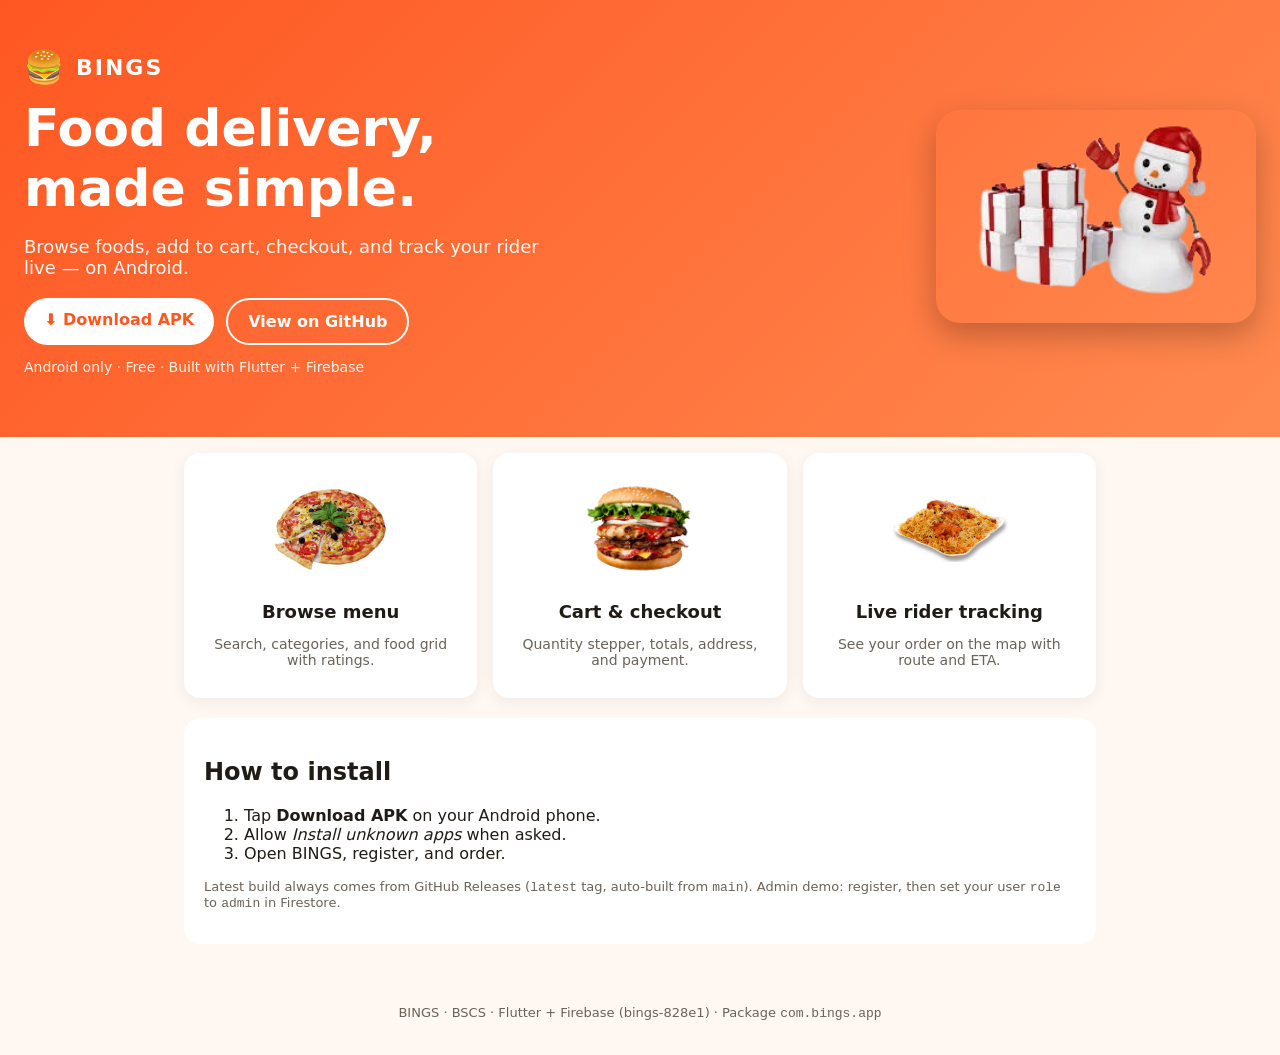
==== landing/index.html @ 24328b14 "Add Bings landing page for Vercel (bings.vercel.app)" ====
<!DOCTYPE html>
<html lang="en">
<head>
<meta charset="UTF-8">
<meta name="viewport" content="width=device-width, initial-scale=1.0">
<meta name="description" content="BINGS - Food Delivery App for Android. Browse foods, cart, checkout, live rider tracking. Download the APK.">
<title>BINGS — Food Delivery App</title>
<link rel="stylesheet" href="style.css">
</head>
<body>
<header class="hero">
  <div class="hero-inner">
    <div class="brand">
      <span class="logo">🍔</span>
      <span class="brand-name">BINGS</span>
    </div>
    <h1>Food delivery, made simple.</h1>
    <p class="sub">Browse foods, add to cart, checkout, and track your rider live — on Android.</p>
    <div class="cta">
      <a class="btn primary" href="https://github.com/merjohnpagente/Delivery-App/releases/download/latest/bings-app.apk">⬇ Download APK</a>
      <a class="btn ghost" href="https://github.com/merjohnpagente/Delivery-App">View on GitHub</a>
    </div>
    <p class="note">Android only · Free · Built with Flutter + Firebase</p>
  </div>
  <div class="hero-art">
    <img src="assets/cover-image.png" alt="BINGS food delivery">
  </div>
</header>

<main class="container">
  <section class="grid">
    <div class="card">
      <img src="assets/pizza.png" alt="Pizza">
      <h2>Browse menu</h2>
      <p>Search, categories, and food grid with ratings.</p>
    </div>
    <div class="card">
      <img src="assets/burger.png" alt="Burger">
      <h2>Cart &amp; checkout</h2>
      <p>Quantity stepper, totals, address, and payment.</p>
    </div>
    <div class="card">
      <img src="assets/biryani.png" alt="Biryani">
      <h2>Live rider tracking</h2>
      <p>See your order on the map with route and ETA.</p>
    </div>
  </section>

  <section class="how">
    <h2>How to install</h2>
    <ol>
      <li>Tap <strong>Download APK</strong> on your Android phone.</li>
      <li>Allow <em>Install unknown apps</em> when asked.</li>
      <li>Open BINGS, register, and order.</li>
    </ol>
    <p class="tiny">Latest build always comes from GitHub Releases (<code>latest</code> tag, auto-built from <code>main</code>). Admin demo: register, then set your user <code>role</code> to <code>admin</code> in Firestore.</p>
  </section>
</main>

<footer>
  <p>BINGS · BSCS · Flutter + Firebase (bings-828e1) · Package <code>com.bings.app</code></p>
</footer>
</body>
</html>
---- landing/style.css ----
:root { --brand: #ff5722; --dark: #1f1b16; --muted: #6b6259; --bg: #fff7f2; --card: #ffffff; }
* { box-sizing: border-box; }
body { margin: 0; font-family: system-ui, -apple-system, "Segoe UI", Roboto, sans-serif; background: var(--bg); color: var(--dark); }
.hero { display: flex; gap: 24px; align-items: center; justify-content: space-between; padding: 48px 24px; background: linear-gradient(135deg, #ff5722, #ff8a50); color: #fff; flex-wrap: wrap; }
.hero-inner { max-width: 520px; }
.brand { display: flex; align-items: center; gap: 10px; font-weight: 800; letter-spacing: 2px; }
.logo { font-size: 32px; }
.brand-name { font-size: 22px; }
.hero h1 { font-size: clamp(32px, 5vw, 52px); margin: 12px 0 8px; }
.sub { opacity: .95; font-size: 18px; }
.cta { display: flex; gap: 12px; margin-top: 20px; flex-wrap: wrap; }
.btn { padding: 12px 20px; border-radius: 999px; text-decoration: none; font-weight: 700; }
.btn.primary { background: #fff; color: var(--brand); }
.btn.ghost { border: 2px solid #fff; color: #fff; }
.note { opacity: .9; font-size: 14px; }
.hero-art img { width: min(320px, 80vw); border-radius: 24px; box-shadow: 0 12px 32px rgba(0,0,0,.25); }
.container { max-width: 960px; margin: 0 auto; padding: 24px; }
.grid { display: grid; grid-template-columns: repeat(auto-fit, minmax(220px, 1fr)); gap: 16px; margin-top: -8px; }
.card { background: var(--card); border-radius: 16px; padding: 16px; box-shadow: 0 4px 16px rgba(0,0,0,.06); text-align: center; }
.card img { width: 120px; height: 120px; object-fit: contain; }
.card h2 { margin: 8px 0 4px; font-size: 18px; }
.card p { color: var(--muted); font-size: 14px; }
.how { background: var(--card); border-radius: 16px; padding: 20px; margin-top: 20px; }
.tiny { color: var(--muted); font-size: 13px; }
footer { text-align: center; color: var(--muted); font-size: 13px; padding: 24px; }
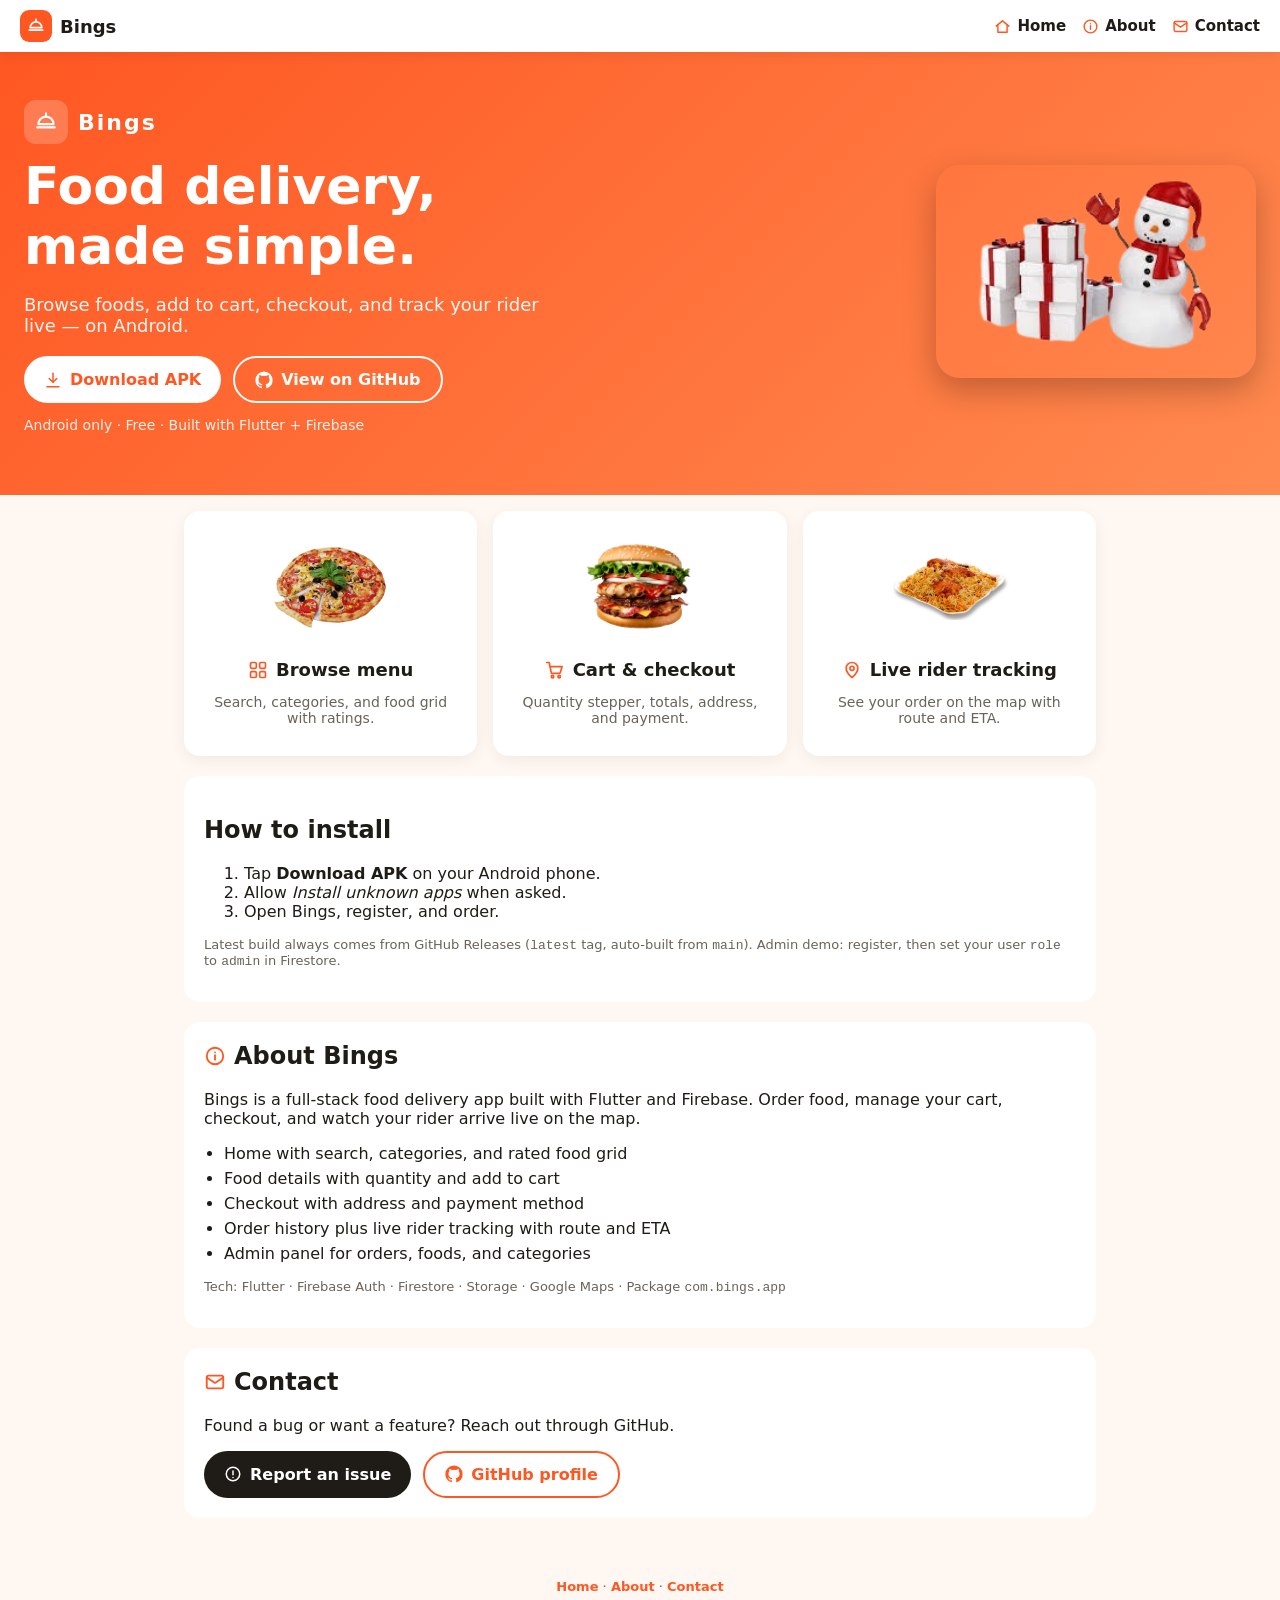
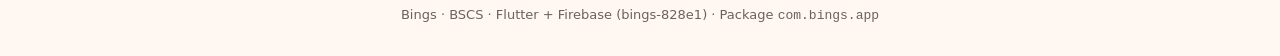
==== commit e38ea40a: "Landing: SVG icons only, Bings name, add Home/About/Contact" ====
--- a/landing/index.html
+++ b/landing/index.html
@@ -3,27 +3,35 @@
 <head>
 <meta charset="UTF-8">
 <meta name="viewport" content="width=device-width, initial-scale=1.0">
-<meta name="description" content="BINGS - Food Delivery App for Android. Browse foods, cart, checkout, live rider tracking. Download the APK.">
-<title>BINGS — Food Delivery App</title>
+<meta name="description" content="Bings - Food Delivery App for Android. Browse foods, cart, checkout, live rider tracking. Download the APK.">
+<title>Bings — Food Delivery App</title>
 <link rel="stylesheet" href="style.css">
 </head>
 <body>
-<header class="hero">
+<nav class="topnav">
+  <a class="nav-brand" href="#home"><span class="logo sm" aria-hidden="true"><svg viewBox="0 0 24 24" fill="none" stroke="currentColor" stroke-width="2" stroke-linecap="round" stroke-linejoin="round"><path d="M4 17h16"/><path d="M12 7a7 7 0 0 1 7 7H5a7 7 0 0 1 7-7Z"/><path d="M12 7V5"/><circle cx="12" cy="4" r="1" fill="currentColor" stroke="none"/></svg></span>Bings</a>
+  <div class="nav-links">
+    <a href="#home"><svg viewBox="0 0 24 24" fill="none" stroke="currentColor" stroke-width="2" stroke-linecap="round" stroke-linejoin="round" aria-hidden="true"><path d="M3 11.5 12 4l9 7.5"/><path d="M5.5 10.5V20h13v-9.5"/></svg>Home</a>
+    <a href="#about"><svg viewBox="0 0 24 24" fill="none" stroke="currentColor" stroke-width="2" stroke-linecap="round" stroke-linejoin="round" aria-hidden="true"><circle cx="12" cy="12" r="9"/><path d="M12 11v5"/><circle cx="12" cy="8" r="1" fill="currentColor" stroke="none"/></svg>About</a>
+    <a href="#contact"><svg viewBox="0 0 24 24" fill="none" stroke="currentColor" stroke-width="2" stroke-linecap="round" stroke-linejoin="round" aria-hidden="true"><rect x="3" y="5" width="18" height="14" rx="2"/><path d="m3 7 9 6 9-6"/></svg>Contact</a>
+  </div>
+</nav>
+<header class="hero" id="home">
   <div class="hero-inner">
     <div class="brand">
-      <span class="logo">🍔</span>
-      <span class="brand-name">BINGS</span>
+      <span class="logo" aria-hidden="true"><svg viewBox="0 0 24 24" fill="none" stroke="currentColor" stroke-width="2" stroke-linecap="round" stroke-linejoin="round"><path d="M4 17h16"/><path d="M12 7a7 7 0 0 1 7 7H5a7 7 0 0 1 7-7Z"/><path d="M12 7V5"/><circle cx="12" cy="4" r="1" fill="currentColor" stroke="none"/></svg></span>
+      <span class="brand-name">Bings</span>
     </div>
     <h1>Food delivery, made simple.</h1>
     <p class="sub">Browse foods, add to cart, checkout, and track your rider live — on Android.</p>
     <div class="cta">
-      <a class="btn primary" href="https://github.com/merjohnpagente/Delivery-App/releases/download/latest/bings-app.apk">⬇ Download APK</a>
-      <a class="btn ghost" href="https://github.com/merjohnpagente/Delivery-App">View on GitHub</a>
+      <a class="btn primary" href="https://github.com/merjohnpagente/Delivery-App/releases/download/latest/bings-app.apk"><svg class="icon" viewBox="0 0 24 24" fill="none" stroke="currentColor" stroke-width="2" stroke-linecap="round" stroke-linejoin="round" aria-hidden="true"><path d="M12 3v12"/><path d="m7 10 5 5 5-5"/><path d="M4 21h16"/></svg>Download APK</a>
+      <a class="btn ghost" href="https://github.com/merjohnpagente/Delivery-App"><svg class="icon" viewBox="0 0 24 24" fill="currentColor" aria-hidden="true"><path d="M12 .5A11.5 11.5 0 0 0 .5 12a11.5 11.5 0 0 0 7.86 10.93c.58.1.79-.25.79-.55v-2c-3.2.7-3.87-1.36-3.87-1.36-.52-1.33-1.28-1.68-1.28-1.68-1.04-.71.08-.7.08-.7 1.15.08 1.76 1.19 1.76 1.19 1.03 1.75 2.69 1.25 3.35.95.1-.74.4-1.25.72-1.53-2.55-.29-5.23-1.28-5.23-5.68 0-1.26.45-2.28 1.19-3.09-.12-.29-.52-1.46.11-3.05 0 0 .97-.31 3.18 1.18a11 11 0 0 1 5.8 0c2.2-1.49 3.17-1.18 3.17-1.18.63 1.59.23 2.76.11 3.05.74.81 1.19 1.83 1.19 3.09 0 4.41-2.69 5.38-5.25 5.67.41.35.77 1.05.77 2.12v3.14c0 .3.2.66.8.55A11.5 11.5 0 0 0 23.5 12 11.5 11.5 0 0 0 12 .5Z"/></svg>View on GitHub</a>
     </div>
     <p class="note">Android only · Free · Built with Flutter + Firebase</p>
   </div>
   <div class="hero-art">
-    <img src="assets/cover-image.png" alt="BINGS food delivery">
+    <img src="assets/cover-image.png" alt="Bings food delivery">
   </div>
 </header>
 
@@ -31,17 +39,17 @@
   <section class="grid">
     <div class="card">
       <img src="assets/pizza.png" alt="Pizza">
-      <h2>Browse menu</h2>
+      <h2 class="feat"><svg viewBox="0 0 24 24" fill="none" stroke="currentColor" stroke-width="2" stroke-linecap="round" stroke-linejoin="round" aria-hidden="true"><rect x="3" y="3" width="7" height="7" rx="1.5"/><rect x="14" y="3" width="7" height="7" rx="1.5"/><rect x="3" y="14" width="7" height="7" rx="1.5"/><rect x="14" y="14" width="7" height="7" rx="1.5"/></svg>Browse menu</h2>
       <p>Search, categories, and food grid with ratings.</p>
     </div>
     <div class="card">
       <img src="assets/burger.png" alt="Burger">
-      <h2>Cart &amp; checkout</h2>
+      <h2 class="feat"><svg viewBox="0 0 24 24" fill="none" stroke="currentColor" stroke-width="2" stroke-linecap="round" stroke-linejoin="round" aria-hidden="true"><circle cx="9" cy="20" r="1.5"/><circle cx="17" cy="20" r="1.5"/><path d="M2 3h3l2.6 12.5a1 1 0 0 0 1 .5h8.7a1 1 0 0 0 1-.8L20.5 8H6"/></svg>Cart &amp; checkout</h2>
       <p>Quantity stepper, totals, address, and payment.</p>
     </div>
     <div class="card">
       <img src="assets/biryani.png" alt="Biryani">
-      <h2>Live rider tracking</h2>
+      <h2 class="feat"><svg viewBox="0 0 24 24" fill="none" stroke="currentColor" stroke-width="2" stroke-linecap="round" stroke-linejoin="round" aria-hidden="true"><path d="M12 21s-7-5.5-7-11a7 7 0 0 1 14 0c0 5.5-7 11-7 11Z"/><circle cx="12" cy="10" r="2.5"/></svg>Live rider tracking</h2>
       <p>See your order on the map with route and ETA.</p>
     </div>
   </section>
@@ -51,14 +59,37 @@
     <ol>
       <li>Tap <strong>Download APK</strong> on your Android phone.</li>
       <li>Allow <em>Install unknown apps</em> when asked.</li>
-      <li>Open BINGS, register, and order.</li>
+      <li>Open Bings, register, and order.</li>
     </ol>
     <p class="tiny">Latest build always comes from GitHub Releases (<code>latest</code> tag, auto-built from <code>main</code>). Admin demo: register, then set your user <code>role</code> to <code>admin</code> in Firestore.</p>
+  </section>
+
+  <section class="panel" id="about">
+    <h2><svg viewBox="0 0 24 24" fill="none" stroke="currentColor" stroke-width="2" stroke-linecap="round" stroke-linejoin="round" aria-hidden="true"><circle cx="12" cy="12" r="9"/><path d="M12 11v5"/><circle cx="12" cy="8" r="1" fill="currentColor" stroke="none"/></svg>About Bings</h2>
+    <p>Bings is a full-stack food delivery app built with Flutter and Firebase. Order food, manage your cart, checkout, and watch your rider arrive live on the map.</p>
+    <ul class="ticks">
+      <li>Home with search, categories, and rated food grid</li>
+      <li>Food details with quantity and add to cart</li>
+      <li>Checkout with address and payment method</li>
+      <li>Order history plus live rider tracking with route and ETA</li>
+      <li>Admin panel for orders, foods, and categories</li>
+    </ul>
+    <p class="tiny">Tech: Flutter · Firebase Auth · Firestore · Storage · Google Maps · Package <code>com.bings.app</code></p>
+  </section>
+
+  <section class="panel" id="contact">
+    <h2><svg viewBox="0 0 24 24" fill="none" stroke="currentColor" stroke-width="2" stroke-linecap="round" stroke-linejoin="round" aria-hidden="true"><rect x="3" y="5" width="18" height="14" rx="2"/><path d="m3 7 9 6 9-6"/></svg>Contact</h2>
+    <p>Found a bug or want a feature? Reach out through GitHub.</p>
+    <div class="cta-row">
+      <a class="btn dark" href="https://github.com/merjohnpagente/Delivery-App/issues"><svg class="icon" viewBox="0 0 24 24" fill="none" stroke="currentColor" stroke-width="2" stroke-linecap="round" stroke-linejoin="round" aria-hidden="true"><circle cx="12" cy="12" r="9"/><path d="M12 8v5"/><path d="M12 16.5v.01"/></svg>Report an issue</a>
+      <a class="btn light" href="https://github.com/merjohnpagente"><svg class="icon" viewBox="0 0 24 24" fill="currentColor" aria-hidden="true"><path d="M12 .5A11.5 11.5 0 0 0 .5 12a11.5 11.5 0 0 0 7.86 10.93c.58.1.79-.25.79-.55v-2c-3.2.7-3.87-1.36-3.87-1.36-.52-1.33-1.28-1.68-1.28-1.68-1.04-.71.08-.7.08-.7 1.15.08 1.76 1.19 1.76 1.19 1.03 1.75 2.69 1.25 3.35.95.1-.74.4-1.25.72-1.53-2.55-.29-5.23-1.28-5.23-5.68 0-1.26.45-2.28 1.19-3.09-.12-.29-.52-1.46.11-3.05 0 0 .97-.31 3.18 1.18a11 11 0 0 1 5.8 0c2.2-1.49 3.17-1.18 3.17-1.18.63 1.59.23 2.76.11 3.05.74.81 1.19 1.83 1.19 3.09 0 4.41-2.69 5.38-5.25 5.67.41.35.77 1.05.77 2.12v3.14c0 .3.2.66.8.55A11.5 11.5 0 0 0 23.5 12 11.5 11.5 0 0 0 12 .5Z"/></svg>GitHub profile</a>
+    </div>
   </section>
 </main>
 
 <footer>
-  <p>BINGS · BSCS · Flutter + Firebase (bings-828e1) · Package <code>com.bings.app</code></p>
+  <p class="flinks"><a href="#home">Home</a> · <a href="#about">About</a> · <a href="#contact">Contact</a></p>
+  <p>Bings · BSCS · Flutter + Firebase (bings-828e1) · Package <code>com.bings.app</code></p>
 </footer>
 </body>
 </html>
--- a/landing/style.css
+++ b/landing/style.css
@@ -4,7 +4,12 @@
 .hero { display: flex; gap: 24px; align-items: center; justify-content: space-between; padding: 48px 24px; background: linear-gradient(135deg, #ff5722, #ff8a50); color: #fff; flex-wrap: wrap; }
 .hero-inner { max-width: 520px; }
 .brand { display: flex; align-items: center; gap: 10px; font-weight: 800; letter-spacing: 2px; }
-.logo { font-size: 32px; }
+.logo { display: inline-flex; align-items: center; justify-content: center; width: 44px; height: 44px; border-radius: 12px; background: rgba(255,255,255,.2); }
+.logo svg { width: 26px; height: 26px; }
+.icon { width: 18px; height: 18px; }
+.btn { display: inline-flex; align-items: center; gap: 8px; }
+.feat { display: flex; align-items: center; justify-content: center; gap: 8px; }
+.feat svg { width: 20px; height: 20px; color: var(--brand); }
 .brand-name { font-size: 22px; }
 .hero h1 { font-size: clamp(32px, 5vw, 52px); margin: 12px 0 8px; }
 .sub { opacity: .95; font-size: 18px; }
@@ -23,3 +28,20 @@
 .how { background: var(--card); border-radius: 16px; padding: 20px; margin-top: 20px; }
 .tiny { color: var(--muted); font-size: 13px; }
 footer { text-align: center; color: var(--muted); font-size: 13px; padding: 24px; }
+html { scroll-behavior: smooth; }
+.topnav { position: sticky; top: 0; z-index: 10; display: flex; align-items: center; justify-content: space-between; padding: 10px 20px; background: #fff; box-shadow: 0 2px 12px rgba(0,0,0,.08); }
+.nav-brand { display: flex; align-items: center; gap: 8px; font-weight: 800; font-size: 18px; color: var(--dark); text-decoration: none; }
+.logo.sm { width: 32px; height: 32px; border-radius: 9px; background: var(--brand); color: #fff; }
+.logo.sm svg { width: 20px; height: 20px; }
+.nav-links { display: flex; gap: 16px; }
+.nav-links a { display: flex; align-items: center; gap: 6px; color: var(--dark); text-decoration: none; font-weight: 600; font-size: 15px; }
+.nav-links a svg { width: 17px; height: 17px; color: var(--brand); }
+.panel { background: var(--card); border-radius: 16px; padding: 20px; margin-top: 20px; scroll-margin-top: 70px; }
+.panel h2 { display: flex; align-items: center; gap: 8px; margin-top: 0; }
+.panel h2 svg { width: 22px; height: 22px; color: var(--brand); }
+.ticks { padding-left: 20px; }
+.ticks li { margin: 6px 0; }
+.cta-row { display: flex; gap: 12px; flex-wrap: wrap; margin-top: 12px; }
+.btn.dark { background: var(--dark); color: #fff; }
+.btn.light { border: 2px solid var(--brand); color: var(--brand); }
+.flinks a { color: var(--brand); text-decoration: none; font-weight: 600; }
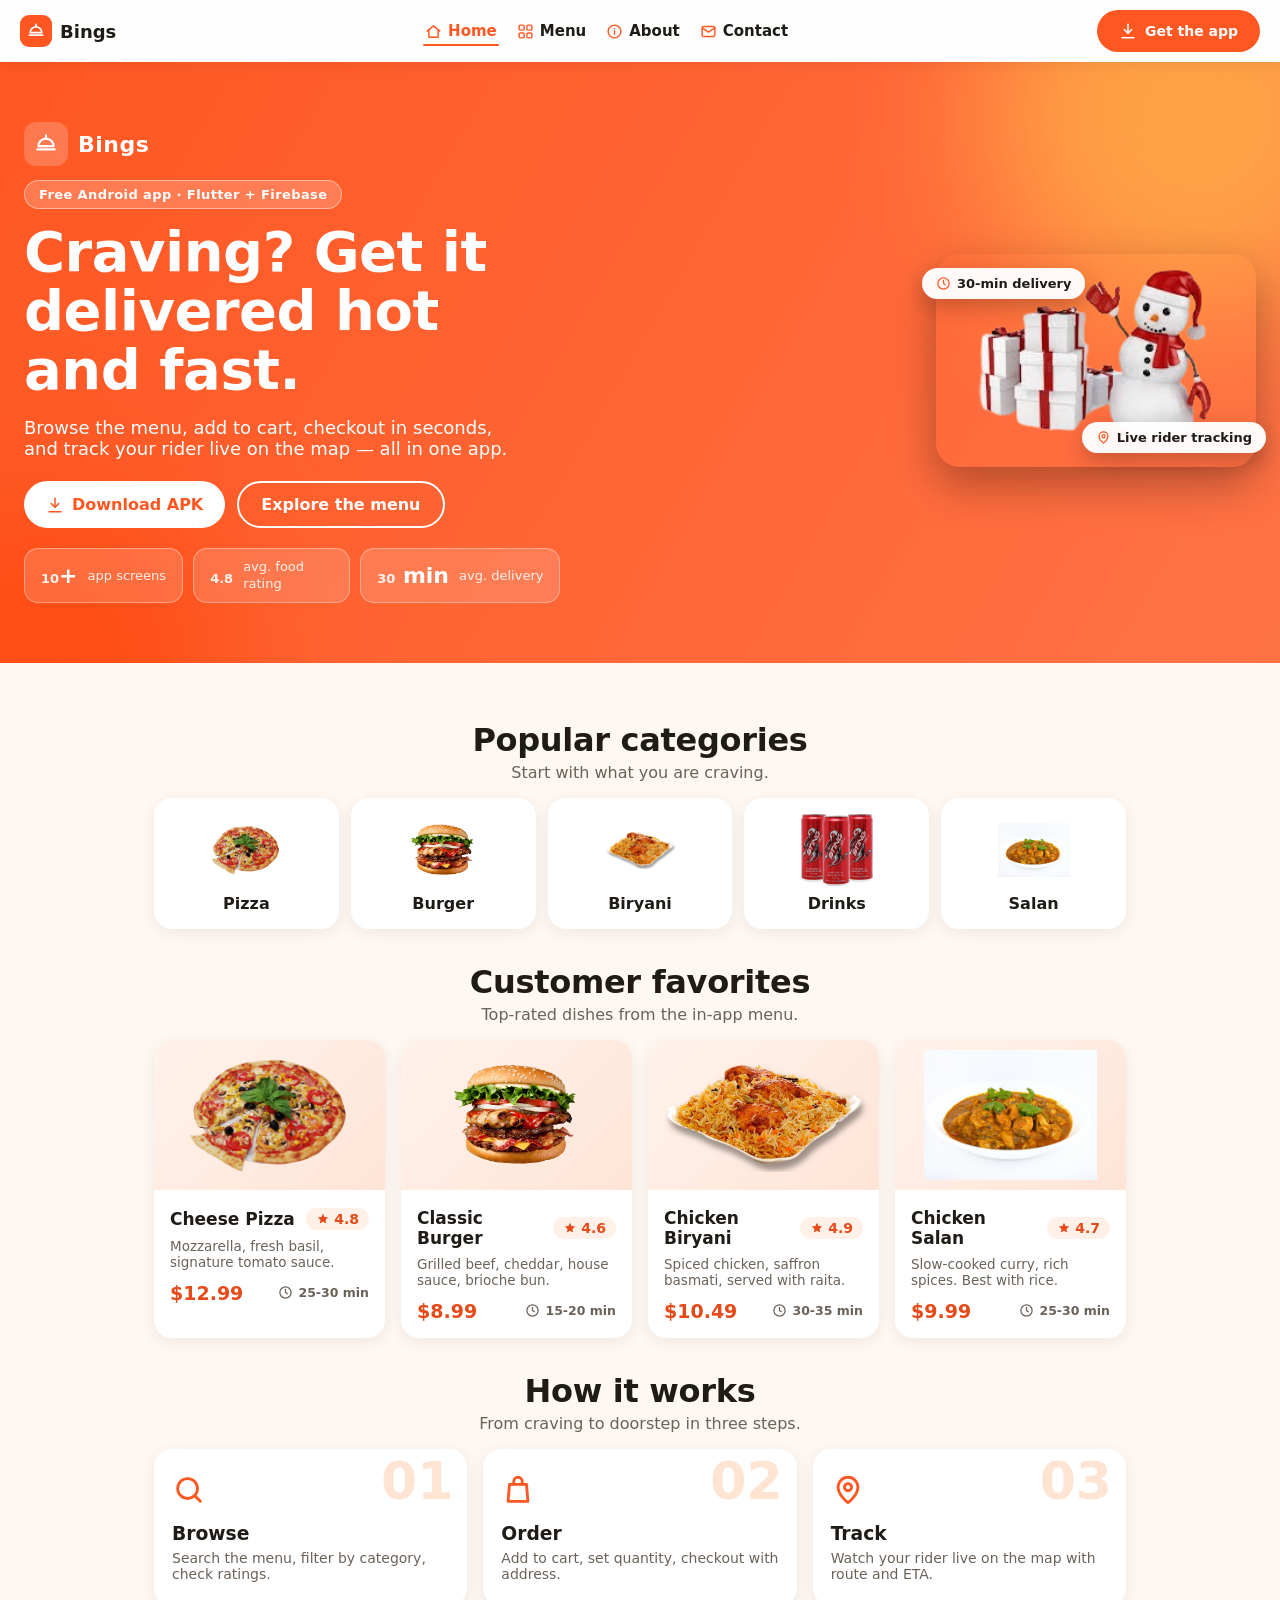
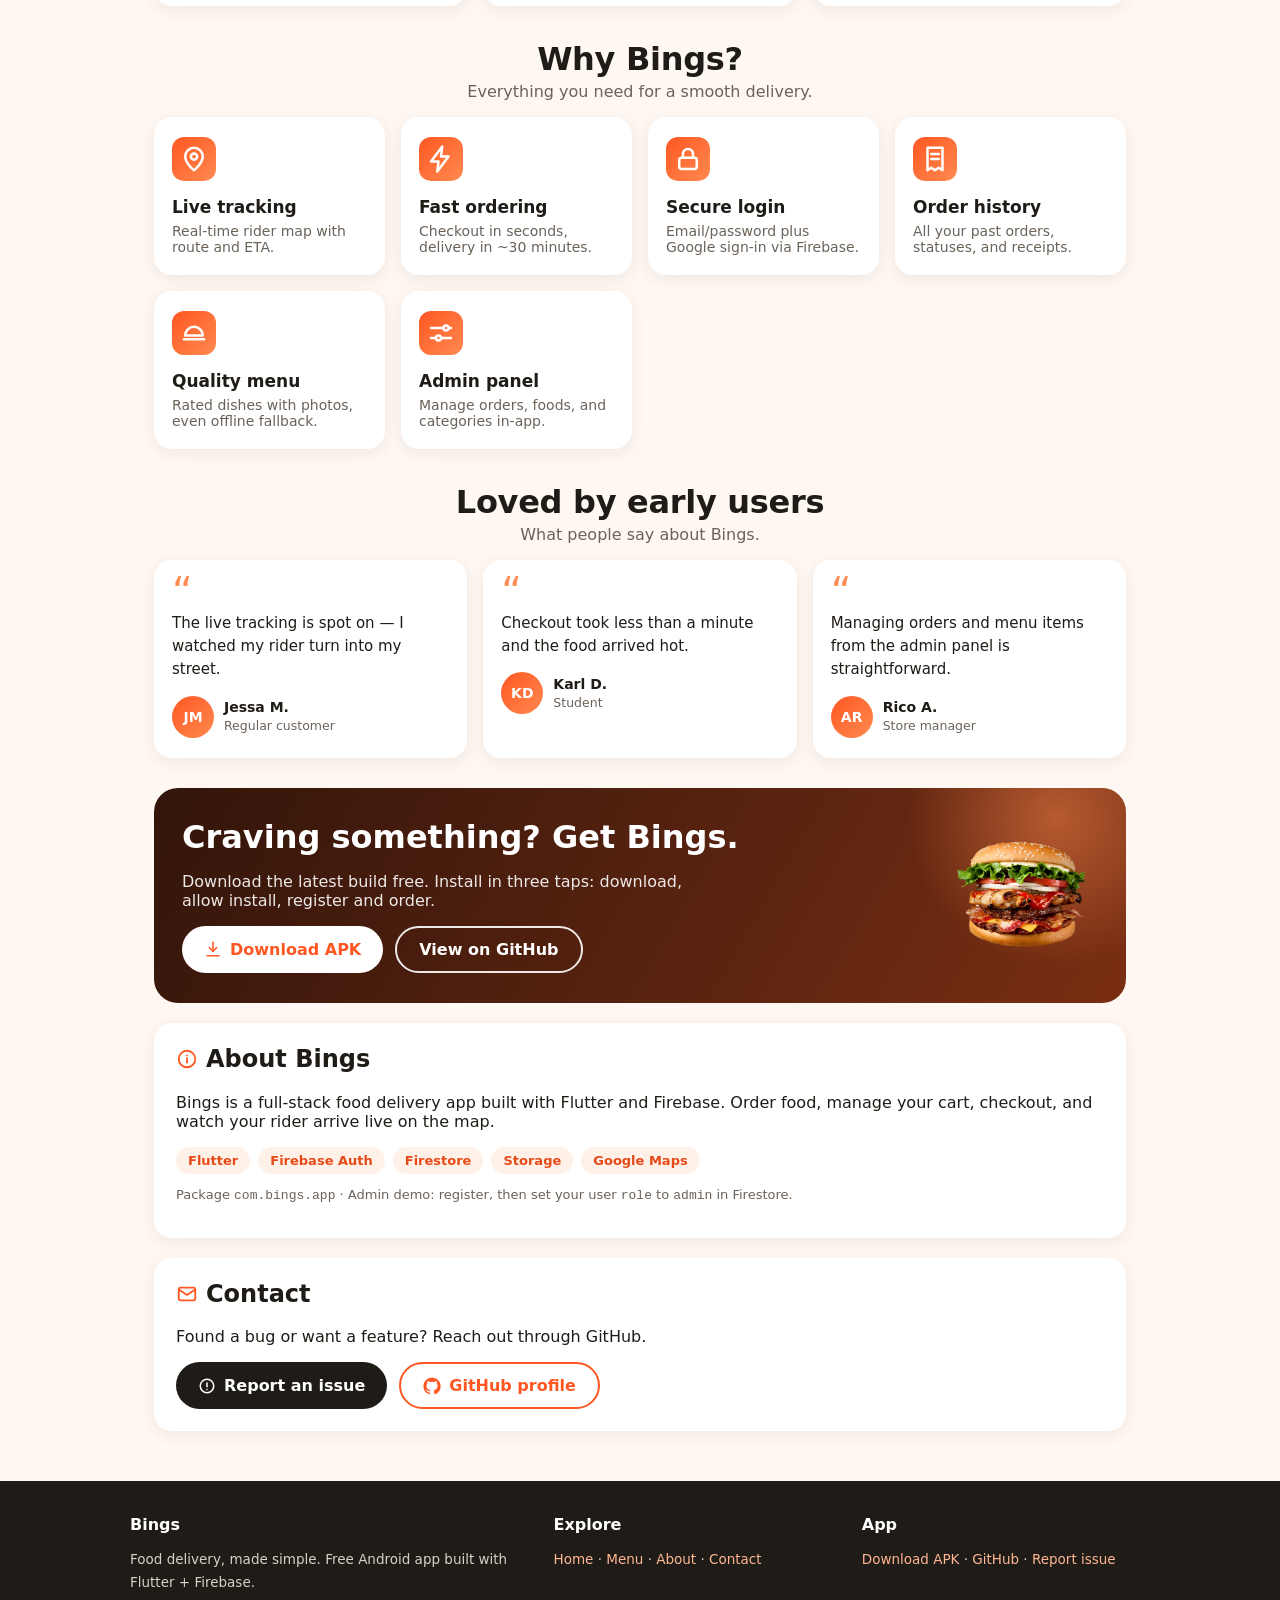
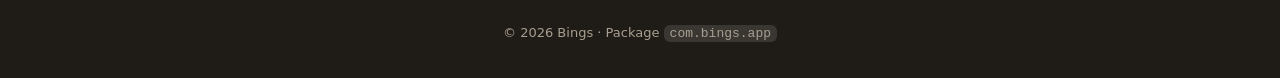
==== commit 91245c5f: "Landing: complete redesign with menu, steps, features, reviews, animations" ====
--- a/landing/index.html
+++ b/landing/index.html
@@ -4,80 +4,188 @@
 <meta charset="UTF-8">
 <meta name="viewport" content="width=device-width, initial-scale=1.0">
 <meta name="description" content="Bings - Food Delivery App for Android. Browse foods, cart, checkout, live rider tracking. Download the APK.">
+<meta name="theme-color" content="#ff5722">
 <title>Bings — Food Delivery App</title>
 <link rel="stylesheet" href="style.css">
+<script src="script.js" defer></script>
 </head>
 <body>
 <nav class="topnav">
   <a class="nav-brand" href="#home"><span class="logo sm" aria-hidden="true"><svg viewBox="0 0 24 24" fill="none" stroke="currentColor" stroke-width="2" stroke-linecap="round" stroke-linejoin="round"><path d="M4 17h16"/><path d="M12 7a7 7 0 0 1 7 7H5a7 7 0 0 1 7-7Z"/><path d="M12 7V5"/><circle cx="12" cy="4" r="1" fill="currentColor" stroke="none"/></svg></span>Bings</a>
   <div class="nav-links">
-    <a href="#home"><svg viewBox="0 0 24 24" fill="none" stroke="currentColor" stroke-width="2" stroke-linecap="round" stroke-linejoin="round" aria-hidden="true"><path d="M3 11.5 12 4l9 7.5"/><path d="M5.5 10.5V20h13v-9.5"/></svg>Home</a>
+    <a href="#home" class="active"><svg viewBox="0 0 24 24" fill="none" stroke="currentColor" stroke-width="2" stroke-linecap="round" stroke-linejoin="round" aria-hidden="true"><path d="M3 11.5 12 4l9 7.5"/><path d="M5.5 10.5V20h13v-9.5"/></svg>Home</a>
+    <a href="#menu"><svg viewBox="0 0 24 24" fill="none" stroke="currentColor" stroke-width="2" stroke-linecap="round" stroke-linejoin="round" aria-hidden="true"><rect x="3" y="3" width="7" height="7" rx="1.5"/><rect x="14" y="3" width="7" height="7" rx="1.5"/><rect x="3" y="14" width="7" height="7" rx="1.5"/><rect x="14" y="14" width="7" height="7" rx="1.5"/></svg>Menu</a>
     <a href="#about"><svg viewBox="0 0 24 24" fill="none" stroke="currentColor" stroke-width="2" stroke-linecap="round" stroke-linejoin="round" aria-hidden="true"><circle cx="12" cy="12" r="9"/><path d="M12 11v5"/><circle cx="12" cy="8" r="1" fill="currentColor" stroke="none"/></svg>About</a>
     <a href="#contact"><svg viewBox="0 0 24 24" fill="none" stroke="currentColor" stroke-width="2" stroke-linecap="round" stroke-linejoin="round" aria-hidden="true"><rect x="3" y="5" width="18" height="14" rx="2"/><path d="m3 7 9 6 9-6"/></svg>Contact</a>
   </div>
+  <a class="btn nav-cta" href="https://github.com/merjohnpagente/Delivery-App/releases/download/latest/bings-app.apk"><svg class="icon" viewBox="0 0 24 24" fill="none" stroke="currentColor" stroke-width="2" stroke-linecap="round" stroke-linejoin="round" aria-hidden="true"><path d="M12 3v12"/><path d="m7 10 5 5 5-5"/><path d="M4 21h16"/></svg><span>Get the app</span></a>
 </nav>
+
 <header class="hero" id="home">
   <div class="hero-inner">
     <div class="brand">
       <span class="logo" aria-hidden="true"><svg viewBox="0 0 24 24" fill="none" stroke="currentColor" stroke-width="2" stroke-linecap="round" stroke-linejoin="round"><path d="M4 17h16"/><path d="M12 7a7 7 0 0 1 7 7H5a7 7 0 0 1 7-7Z"/><path d="M12 7V5"/><circle cx="12" cy="4" r="1" fill="currentColor" stroke="none"/></svg></span>
       <span class="brand-name">Bings</span>
     </div>
-    <h1>Food delivery, made simple.</h1>
-    <p class="sub">Browse foods, add to cart, checkout, and track your rider live — on Android.</p>
+    <span class="pill">Free Android app · Flutter + Firebase</span>
+    <h1>Craving? Get it delivered hot and fast.</h1>
+    <p class="sub">Browse the menu, add to cart, checkout in seconds, and track your rider live on the map — all in one app.</p>
     <div class="cta">
       <a class="btn primary" href="https://github.com/merjohnpagente/Delivery-App/releases/download/latest/bings-app.apk"><svg class="icon" viewBox="0 0 24 24" fill="none" stroke="currentColor" stroke-width="2" stroke-linecap="round" stroke-linejoin="round" aria-hidden="true"><path d="M12 3v12"/><path d="m7 10 5 5 5-5"/><path d="M4 21h16"/></svg>Download APK</a>
-      <a class="btn ghost" href="https://github.com/merjohnpagente/Delivery-App"><svg class="icon" viewBox="0 0 24 24" fill="currentColor" aria-hidden="true"><path d="M12 .5A11.5 11.5 0 0 0 .5 12a11.5 11.5 0 0 0 7.86 10.93c.58.1.79-.25.79-.55v-2c-3.2.7-3.87-1.36-3.87-1.36-.52-1.33-1.28-1.68-1.28-1.68-1.04-.71.08-.7.08-.7 1.15.08 1.76 1.19 1.76 1.19 1.03 1.75 2.69 1.25 3.35.95.1-.74.4-1.25.72-1.53-2.55-.29-5.23-1.28-5.23-5.68 0-1.26.45-2.28 1.19-3.09-.12-.29-.52-1.46.11-3.05 0 0 .97-.31 3.18 1.18a11 11 0 0 1 5.8 0c2.2-1.49 3.17-1.18 3.17-1.18.63 1.59.23 2.76.11 3.05.74.81 1.19 1.83 1.19 3.09 0 4.41-2.69 5.38-5.25 5.67.41.35.77 1.05.77 2.12v3.14c0 .3.2.66.8.55A11.5 11.5 0 0 0 23.5 12 11.5 11.5 0 0 0 12 .5Z"/></svg>View on GitHub</a>
-    </div>
-    <p class="note">Android only · Free · Built with Flutter + Firebase</p>
+      <a class="btn ghost" href="#menu">Explore the menu</a>
+    </div>
+    <div class="stats">
+      <div class="stat"><strong><span data-count="10">0</span>+</strong><span>app screens</span></div>
+      <div class="stat"><strong><span data-count="4.8" data-decimals="1">0</span></strong><span>avg. food rating</span></div>
+      <div class="stat"><strong><span data-count="30">0</span> min</strong><span>avg. delivery</span></div>
+    </div>
   </div>
   <div class="hero-art">
     <img src="assets/cover-image.png" alt="Bings food delivery">
+    <span class="chip chip-a"><svg viewBox="0 0 24 24" fill="none" stroke="currentColor" stroke-width="2" stroke-linecap="round" stroke-linejoin="round" aria-hidden="true"><circle cx="12" cy="12" r="9"/><path d="M12 7v5l3 2"/></svg>30-min delivery</span>
+    <span class="chip chip-b"><svg viewBox="0 0 24 24" fill="none" stroke="currentColor" stroke-width="2" stroke-linecap="round" stroke-linejoin="round" aria-hidden="true"><path d="M12 21s-7-5.5-7-11a7 7 0 0 1 14 0c0 5.5-7 11-7 11Z"/><circle cx="12" cy="10" r="2.5"/></svg>Live rider tracking</span>
   </div>
 </header>
 
 <main class="container">
-  <section class="grid">
-    <div class="card">
-      <img src="assets/pizza.png" alt="Pizza">
-      <h2 class="feat"><svg viewBox="0 0 24 24" fill="none" stroke="currentColor" stroke-width="2" stroke-linecap="round" stroke-linejoin="round" aria-hidden="true"><rect x="3" y="3" width="7" height="7" rx="1.5"/><rect x="14" y="3" width="7" height="7" rx="1.5"/><rect x="3" y="14" width="7" height="7" rx="1.5"/><rect x="14" y="14" width="7" height="7" rx="1.5"/></svg>Browse menu</h2>
-      <p>Search, categories, and food grid with ratings.</p>
-    </div>
-    <div class="card">
-      <img src="assets/burger.png" alt="Burger">
-      <h2 class="feat"><svg viewBox="0 0 24 24" fill="none" stroke="currentColor" stroke-width="2" stroke-linecap="round" stroke-linejoin="round" aria-hidden="true"><circle cx="9" cy="20" r="1.5"/><circle cx="17" cy="20" r="1.5"/><path d="M2 3h3l2.6 12.5a1 1 0 0 0 1 .5h8.7a1 1 0 0 0 1-.8L20.5 8H6"/></svg>Cart &amp; checkout</h2>
-      <p>Quantity stepper, totals, address, and payment.</p>
-    </div>
-    <div class="card">
-      <img src="assets/biryani.png" alt="Biryani">
-      <h2 class="feat"><svg viewBox="0 0 24 24" fill="none" stroke="currentColor" stroke-width="2" stroke-linecap="round" stroke-linejoin="round" aria-hidden="true"><path d="M12 21s-7-5.5-7-11a7 7 0 0 1 14 0c0 5.5-7 11-7 11Z"/><circle cx="12" cy="10" r="2.5"/></svg>Live rider tracking</h2>
-      <p>See your order on the map with route and ETA.</p>
-    </div>
-  </section>
-
-  <section class="how">
-    <h2>How to install</h2>
-    <ol>
-      <li>Tap <strong>Download APK</strong> on your Android phone.</li>
-      <li>Allow <em>Install unknown apps</em> when asked.</li>
-      <li>Open Bings, register, and order.</li>
-    </ol>
-    <p class="tiny">Latest build always comes from GitHub Releases (<code>latest</code> tag, auto-built from <code>main</code>). Admin demo: register, then set your user <code>role</code> to <code>admin</code> in Firestore.</p>
-  </section>
-
-  <section class="panel" id="about">
+  <h2 class="section-title reveal">Popular categories</h2>
+  <p class="section-sub reveal" style="--d:.05s">Start with what you are craving.</p>
+  <section class="cats" id="menu">
+    <a class="cat reveal" style="--d:.05s" href="#favorites"><img src="assets/pizza.png" alt="Pizza"><span>Pizza</span></a>
+    <a class="cat reveal" style="--d:.1s" href="#favorites"><img src="assets/burger.png" alt="Burger"><span>Burger</span></a>
+    <a class="cat reveal" style="--d:.15s" href="#favorites"><img src="assets/biryani.png" alt="Biryani"><span>Biryani</span></a>
+    <a class="cat reveal" style="--d:.2s" href="#favorites"><img src="assets/drink.png" alt="Drinks"><span>Drinks</span></a>
+    <a class="cat reveal" style="--d:.25s" href="#favorites"><img src="assets/salan.png" alt="Salan"><span>Salan</span></a>
+  </section>
+
+  <h2 class="section-title reveal">Customer favorites</h2>
+  <p class="section-sub reveal" style="--d:.05s">Top-rated dishes from the in-app menu.</p>
+  <section class="dishes" id="favorites">
+    <article class="dish reveal" style="--d:.05s">
+      <img src="assets/pizza.png" alt="Cheese Pizza">
+      <div class="dish-body">
+        <div class="dish-top"><h3>Cheese Pizza</h3><span class="rating"><svg viewBox="0 0 24 24" fill="currentColor" aria-hidden="true"><path d="m12 3 2.7 5.6 6.1.8-4.5 4.2 1.1 6-5.4-3-5.4 3 1.1-6L3.2 9.4l6.1-.8Z"/></svg>4.8</span></div>
+        <p>Mozzarella, fresh basil, signature tomato sauce.</p>
+        <div class="dish-foot"><span class="price">$12.99</span><span class="time"><svg viewBox="0 0 24 24" fill="none" stroke="currentColor" stroke-width="2" stroke-linecap="round" stroke-linejoin="round" aria-hidden="true"><circle cx="12" cy="12" r="9"/><path d="M12 7v5l3 2"/></svg>25-30 min</span></div>
+      </div>
+    </article>
+    <article class="dish reveal" style="--d:.1s">
+      <img src="assets/burger.png" alt="Classic Burger">
+      <div class="dish-body">
+        <div class="dish-top"><h3>Classic Burger</h3><span class="rating"><svg viewBox="0 0 24 24" fill="currentColor" aria-hidden="true"><path d="m12 3 2.7 5.6 6.1.8-4.5 4.2 1.1 6-5.4-3-5.4 3 1.1-6L3.2 9.4l6.1-.8Z"/></svg>4.6</span></div>
+        <p>Grilled beef, cheddar, house sauce, brioche bun.</p>
+        <div class="dish-foot"><span class="price">$8.99</span><span class="time"><svg viewBox="0 0 24 24" fill="none" stroke="currentColor" stroke-width="2" stroke-linecap="round" stroke-linejoin="round" aria-hidden="true"><circle cx="12" cy="12" r="9"/><path d="M12 7v5l3 2"/></svg>15-20 min</span></div>
+      </div>
+    </article>
+    <article class="dish reveal" style="--d:.15s">
+      <img src="assets/biryani.png" alt="Chicken Biryani">
+      <div class="dish-body">
+        <div class="dish-top"><h3>Chicken Biryani</h3><span class="rating"><svg viewBox="0 0 24 24" fill="currentColor" aria-hidden="true"><path d="m12 3 2.7 5.6 6.1.8-4.5 4.2 1.1 6-5.4-3-5.4 3 1.1-6L3.2 9.4l6.1-.8Z"/></svg>4.9</span></div>
+        <p>Spiced chicken, saffron basmati, served with raita.</p>
+        <div class="dish-foot"><span class="price">$10.49</span><span class="time"><svg viewBox="0 0 24 24" fill="none" stroke="currentColor" stroke-width="2" stroke-linecap="round" stroke-linejoin="round" aria-hidden="true"><circle cx="12" cy="12" r="9"/><path d="M12 7v5l3 2"/></svg>30-35 min</span></div>
+      </div>
+    </article>
+    <article class="dish reveal" style="--d:.2s">
+      <img src="assets/salan.png" alt="Chicken Salan">
+      <div class="dish-body">
+        <div class="dish-top"><h3>Chicken Salan</h3><span class="rating"><svg viewBox="0 0 24 24" fill="currentColor" aria-hidden="true"><path d="m12 3 2.7 5.6 6.1.8-4.5 4.2 1.1 6-5.4-3-5.4 3 1.1-6L3.2 9.4l6.1-.8Z"/></svg>4.7</span></div>
+        <p>Slow-cooked curry, rich spices. Best with rice.</p>
+        <div class="dish-foot"><span class="price">$9.99</span><span class="time"><svg viewBox="0 0 24 24" fill="none" stroke="currentColor" stroke-width="2" stroke-linecap="round" stroke-linejoin="round" aria-hidden="true"><circle cx="12" cy="12" r="9"/><path d="M12 7v5l3 2"/></svg>25-30 min</span></div>
+      </div>
+    </article>
+  </section>
+
+  <h2 class="section-title reveal">How it works</h2>
+  <p class="section-sub reveal" style="--d:.05s">From craving to doorstep in three steps.</p>
+  <section class="steps" id="how">
+    <div class="step reveal" style="--d:.05s">
+      <span class="step-num">01</span>
+      <svg viewBox="0 0 24 24" fill="none" stroke="currentColor" stroke-width="2" stroke-linecap="round" stroke-linejoin="round" aria-hidden="true"><circle cx="11" cy="11" r="7"/><path d="m20 20-3.5-3.5"/></svg>
+      <h3>Browse</h3>
+      <p>Search the menu, filter by category, check ratings.</p>
+    </div>
+    <div class="step reveal" style="--d:.12s">
+      <span class="step-num">02</span>
+      <svg viewBox="0 0 24 24" fill="none" stroke="currentColor" stroke-width="2" stroke-linecap="round" stroke-linejoin="round" aria-hidden="true"><path d="M6 8h12l1 12H5Z"/><path d="M9 8V6a3 3 0 0 1 6 0v2"/></svg>
+      <h3>Order</h3>
+      <p>Add to cart, set quantity, checkout with address.</p>
+    </div>
+    <div class="step reveal" style="--d:.19s">
+      <span class="step-num">03</span>
+      <svg viewBox="0 0 24 24" fill="none" stroke="currentColor" stroke-width="2" stroke-linecap="round" stroke-linejoin="round" aria-hidden="true"><path d="M12 21s-7-5.5-7-11a7 7 0 0 1 14 0c0 5.5-7 11-7 11Z"/><circle cx="12" cy="10" r="2.5"/></svg>
+      <h3>Track</h3>
+      <p>Watch your rider live on the map with route and ETA.</p>
+    </div>
+  </section>
+
+  <h2 class="section-title reveal">Why Bings?</h2>
+  <p class="section-sub reveal" style="--d:.05s">Everything you need for a smooth delivery.</p>
+  <section class="features" id="features">
+    <div class="feature reveal" style="--d:.05s">
+      <svg viewBox="0 0 24 24" fill="none" stroke="currentColor" stroke-width="2" stroke-linecap="round" stroke-linejoin="round" aria-hidden="true"><path d="M12 21s-7-5.5-7-11a7 7 0 0 1 14 0c0 5.5-7 11-7 11Z"/><circle cx="12" cy="10" r="2.5"/></svg>
+      <h3>Live tracking</h3><p>Real-time rider map with route and ETA.</p>
+    </div>
+    <div class="feature reveal" style="--d:.1s">
+      <svg viewBox="0 0 24 24" fill="none" stroke="currentColor" stroke-width="2" stroke-linecap="round" stroke-linejoin="round" aria-hidden="true"><path d="M13 2 4 14h6l-1 8 9-12h-6Z"/></svg>
+      <h3>Fast ordering</h3><p>Checkout in seconds, delivery in ~30 minutes.</p>
+    </div>
+    <div class="feature reveal" style="--d:.15s">
+      <svg viewBox="0 0 24 24" fill="none" stroke="currentColor" stroke-width="2" stroke-linecap="round" stroke-linejoin="round" aria-hidden="true"><rect x="5" y="11" width="14" height="9" rx="2"/><path d="M8 11V8a4 4 0 0 1 8 0v3"/></svg>
+      <h3>Secure login</h3><p>Email/password plus Google sign-in via Firebase.</p>
+    </div>
+    <div class="feature reveal" style="--d:.2s">
+      <svg viewBox="0 0 24 24" fill="none" stroke="currentColor" stroke-width="2" stroke-linecap="round" stroke-linejoin="round" aria-hidden="true"><path d="M6 3h12v18l-3-2-3 2-3-2-3 2Z"/><path d="M9 8h6M9 12h6"/></svg>
+      <h3>Order history</h3><p>All your past orders, statuses, and receipts.</p>
+    </div>
+    <div class="feature reveal" style="--d:.25s">
+      <svg viewBox="0 0 24 24" fill="none" stroke="currentColor" stroke-width="2" stroke-linecap="round" stroke-linejoin="round" aria-hidden="true"><path d="M4 17h16"/><path d="M12 7a7 7 0 0 1 7 7H5a7 7 0 0 1 7-7Z"/></svg>
+      <h3>Quality menu</h3><p>Rated dishes with photos, even offline fallback.</p>
+    </div>
+    <div class="feature reveal" style="--d:.3s">
+      <svg viewBox="0 0 24 24" fill="none" stroke="currentColor" stroke-width="2" stroke-linecap="round" stroke-linejoin="round" aria-hidden="true"><path d="M4 8h10M18 8h2M4 16h4M12 16h8"/><circle cx="16" cy="8" r="2"/><circle cx="10" cy="16" r="2"/></svg>
+      <h3>Admin panel</h3><p>Manage orders, foods, and categories in-app.</p>
+    </div>
+  </section>
+
+  <h2 class="section-title reveal">Loved by early users</h2>
+  <p class="section-sub reveal" style="--d:.05s">What people say about Bings.</p>
+  <section class="quotes">
+    <figure class="quote reveal" style="--d:.05s">
+      <blockquote>The live tracking is spot on — I watched my rider turn into my street.</blockquote>
+      <figcaption><span class="avatar">JM</span><span><strong>Jessa M.</strong><em>Regular customer</em></span></figcaption>
+    </figure>
+    <figure class="quote reveal" style="--d:.12s">
+      <blockquote>Checkout took less than a minute and the food arrived hot.</blockquote>
+      <figcaption><span class="avatar">KD</span><span><strong>Karl D.</strong><em>Student</em></span></figcaption>
+    </figure>
+    <figure class="quote reveal" style="--d:.19s">
+      <blockquote>Managing orders and menu items from the admin panel is straightforward.</blockquote>
+      <figcaption><span class="avatar">AR</span><span><strong>Rico A.</strong><em>Store manager</em></span></figcaption>
+    </figure>
+  </section>
+
+  <section class="banner reveal" id="download">
+    <div>
+      <h2>Craving something? Get Bings.</h2>
+      <p>Download the latest build free. Install in three taps: download, allow install, register and order.</p>
+      <div class="cta-row">
+        <a class="btn primary" href="https://github.com/merjohnpagente/Delivery-App/releases/download/latest/bings-app.apk"><svg class="icon" viewBox="0 0 24 24" fill="none" stroke="currentColor" stroke-width="2" stroke-linecap="round" stroke-linejoin="round" aria-hidden="true"><path d="M12 3v12"/><path d="m7 10 5 5 5-5"/><path d="M4 21h16"/></svg>Download APK</a>
+        <a class="btn ghost-dark" href="https://github.com/merjohnpagente/Delivery-App">View on GitHub</a>
+      </div>
+    </div>
+    <img src="assets/burger.png" alt="Bings burger">
+  </section>
+
+  <section class="panel reveal" id="about">
     <h2><svg viewBox="0 0 24 24" fill="none" stroke="currentColor" stroke-width="2" stroke-linecap="round" stroke-linejoin="round" aria-hidden="true"><circle cx="12" cy="12" r="9"/><path d="M12 11v5"/><circle cx="12" cy="8" r="1" fill="currentColor" stroke="none"/></svg>About Bings</h2>
     <p>Bings is a full-stack food delivery app built with Flutter and Firebase. Order food, manage your cart, checkout, and watch your rider arrive live on the map.</p>
-    <ul class="ticks">
-      <li>Home with search, categories, and rated food grid</li>
-      <li>Food details with quantity and add to cart</li>
-      <li>Checkout with address and payment method</li>
-      <li>Order history plus live rider tracking with route and ETA</li>
-      <li>Admin panel for orders, foods, and categories</li>
-    </ul>
-    <p class="tiny">Tech: Flutter · Firebase Auth · Firestore · Storage · Google Maps · Package <code>com.bings.app</code></p>
-  </section>
-
-  <section class="panel" id="contact">
+    <div class="chips">
+      <span>Flutter</span><span>Firebase Auth</span><span>Firestore</span><span>Storage</span><span>Google Maps</span>
+    </div>
+    <p class="tiny">Package <code>com.bings.app</code> · Admin demo: register, then set your user <code>role</code> to <code>admin</code> in Firestore.</p>
+  </section>
+
+  <section class="panel reveal" id="contact">
     <h2><svg viewBox="0 0 24 24" fill="none" stroke="currentColor" stroke-width="2" stroke-linecap="round" stroke-linejoin="round" aria-hidden="true"><rect x="3" y="5" width="18" height="14" rx="2"/><path d="m3 7 9 6 9-6"/></svg>Contact</h2>
     <p>Found a bug or want a feature? Reach out through GitHub.</p>
     <div class="cta-row">
@@ -88,8 +196,21 @@
 </main>
 
 <footer>
-  <p class="flinks"><a href="#home">Home</a> · <a href="#about">About</a> · <a href="#contact">Contact</a></p>
-  <p>Bings · BSCS · Flutter + Firebase (bings-828e1) · Package <code>com.bings.app</code></p>
+  <div class="foot-grid">
+    <div>
+      <strong>Bings</strong>
+      <p>Food delivery, made simple. Free Android app built with Flutter + Firebase.</p>
+    </div>
+    <div>
+      <strong>Explore</strong>
+      <p><a href="#home">Home</a> · <a href="#menu">Menu</a> · <a href="#about">About</a> · <a href="#contact">Contact</a></p>
+    </div>
+    <div>
+      <strong>App</strong>
+      <p><a href="https://github.com/merjohnpagente/Delivery-App/releases/download/latest/bings-app.apk">Download APK</a> · <a href="https://github.com/merjohnpagente/Delivery-App">GitHub</a> · <a href="https://github.com/merjohnpagente/Delivery-App/issues">Report issue</a></p>
+    </div>
+  </div>
+  <p class="tiny">© <span id="year">2026</span> Bings · Package <code>com.bings.app</code></p>
 </footer>
 </body>
 </html>
--- a/landing/style.css
+++ b/landing/style.css
@@ -1,47 +1,191 @@
-:root { --brand: #ff5722; --dark: #1f1b16; --muted: #6b6259; --bg: #fff7f2; --card: #ffffff; }
+:root {
+  --brand: #ff5722;
+  --brand-deep: #e64a19;
+  --brand-soft: #ff8a50;
+  --dark: #1f1b16;
+  --muted: #6b6259;
+  --bg: #fff7f2;
+  --card: #ffffff;
+  --radius: 18px;
+  --shadow-sm: 0 4px 16px rgba(31,27,22,.07);
+  --shadow-md: 0 14px 34px rgba(255,87,34,.20);
+  --ease-out: cubic-bezier(.16,1,.3,1);
+}
 * { box-sizing: border-box; }
-body { margin: 0; font-family: system-ui, -apple-system, "Segoe UI", Roboto, sans-serif; background: var(--bg); color: var(--dark); }
-.hero { display: flex; gap: 24px; align-items: center; justify-content: space-between; padding: 48px 24px; background: linear-gradient(135deg, #ff5722, #ff8a50); color: #fff; flex-wrap: wrap; }
-.hero-inner { max-width: 520px; }
-.brand { display: flex; align-items: center; gap: 10px; font-weight: 800; letter-spacing: 2px; }
+html { scroll-behavior: smooth; }
+body { margin: 0; font-family: system-ui, -apple-system, "Segoe UI", Roboto, sans-serif; background: var(--bg); color: var(--dark); -webkit-font-smoothing: antialiased; }
+section { scroll-margin-top: 70px; }
+
+/* ---------- Nav ---------- */
+.topnav { position: sticky; top: 0; z-index: 20; display: flex; align-items: center; justify-content: space-between; gap: 12px; padding: 10px 20px; background: rgba(255,255,255,.88); backdrop-filter: blur(12px); -webkit-backdrop-filter: blur(12px); box-shadow: 0 2px 12px rgba(0,0,0,.08); }
+.nav-brand { display: flex; align-items: center; gap: 8px; font-weight: 800; font-size: 18px; color: var(--dark); text-decoration: none; }
 .logo { display: inline-flex; align-items: center; justify-content: center; width: 44px; height: 44px; border-radius: 12px; background: rgba(255,255,255,.2); }
 .logo svg { width: 26px; height: 26px; }
+.logo.sm { width: 32px; height: 32px; border-radius: 9px; background: var(--brand); color: #fff; transition: transform .25s ease; }
+.logo.sm svg { width: 20px; height: 20px; }
+.nav-brand:hover .logo.sm { transform: rotate(-8deg) scale(1.05); }
+.nav-links { display: flex; gap: 16px; }
+.nav-links a { position: relative; display: flex; align-items: center; gap: 6px; color: var(--dark); text-decoration: none; font-weight: 600; font-size: 15px; padding: 6px 2px; transition: color .25s ease; }
+.nav-links a svg { width: 17px; height: 17px; color: var(--brand); }
+.nav-links a::after { content: ""; position: absolute; left: 0; bottom: 0; height: 2px; width: 0; background: var(--brand); border-radius: 2px; transition: width .25s ease; }
+.nav-links a:hover::after, .nav-links a.active::after { width: 100%; }
+.nav-links a.active { color: var(--brand); }
+.nav-cta { padding: 9px 16px; font-size: 14px; background: var(--brand); color: #fff; }
+.nav-cta:hover { background: var(--brand-deep); box-shadow: var(--shadow-md); }
+
+/* ---------- Buttons / icons ---------- */
 .icon { width: 18px; height: 18px; }
-.btn { display: inline-flex; align-items: center; gap: 8px; }
-.feat { display: flex; align-items: center; justify-content: center; gap: 8px; }
-.feat svg { width: 20px; height: 20px; color: var(--brand); }
-.brand-name { font-size: 22px; }
-.hero h1 { font-size: clamp(32px, 5vw, 52px); margin: 12px 0 8px; }
-.sub { opacity: .95; font-size: 18px; }
-.cta { display: flex; gap: 12px; margin-top: 20px; flex-wrap: wrap; }
-.btn { padding: 12px 20px; border-radius: 999px; text-decoration: none; font-weight: 700; }
+.btn { display: inline-flex; align-items: center; gap: 8px; padding: 12px 22px; border-radius: 999px; text-decoration: none; font-weight: 700; transition: transform .2s ease, box-shadow .2s ease, background .2s ease, color .2s ease; }
+.btn:hover { transform: translateY(-2px); }
+.btn:active { transform: translateY(0); }
 .btn.primary { background: #fff; color: var(--brand); }
+.btn.primary:hover { box-shadow: 0 12px 26px rgba(0,0,0,.28); }
 .btn.ghost { border: 2px solid #fff; color: #fff; }
-.note { opacity: .9; font-size: 14px; }
-.hero-art img { width: min(320px, 80vw); border-radius: 24px; box-shadow: 0 12px 32px rgba(0,0,0,.25); }
-.container { max-width: 960px; margin: 0 auto; padding: 24px; }
-.grid { display: grid; grid-template-columns: repeat(auto-fit, minmax(220px, 1fr)); gap: 16px; margin-top: -8px; }
-.card { background: var(--card); border-radius: 16px; padding: 16px; box-shadow: 0 4px 16px rgba(0,0,0,.06); text-align: center; }
-.card img { width: 120px; height: 120px; object-fit: contain; }
-.card h2 { margin: 8px 0 4px; font-size: 18px; }
-.card p { color: var(--muted); font-size: 14px; }
-.how { background: var(--card); border-radius: 16px; padding: 20px; margin-top: 20px; }
-.tiny { color: var(--muted); font-size: 13px; }
-footer { text-align: center; color: var(--muted); font-size: 13px; padding: 24px; }
-html { scroll-behavior: smooth; }
-.topnav { position: sticky; top: 0; z-index: 10; display: flex; align-items: center; justify-content: space-between; padding: 10px 20px; background: #fff; box-shadow: 0 2px 12px rgba(0,0,0,.08); }
-.nav-brand { display: flex; align-items: center; gap: 8px; font-weight: 800; font-size: 18px; color: var(--dark); text-decoration: none; }
-.logo.sm { width: 32px; height: 32px; border-radius: 9px; background: var(--brand); color: #fff; }
-.logo.sm svg { width: 20px; height: 20px; }
-.nav-links { display: flex; gap: 16px; }
-.nav-links a { display: flex; align-items: center; gap: 6px; color: var(--dark); text-decoration: none; font-weight: 600; font-size: 15px; }
-.nav-links a svg { width: 17px; height: 17px; color: var(--brand); }
-.panel { background: var(--card); border-radius: 16px; padding: 20px; margin-top: 20px; scroll-margin-top: 70px; }
+.btn.ghost:hover { background: rgba(255,255,255,.16); }
+.btn.ghost-dark { border: 2px solid rgba(255,255,255,.9); color: #fff; }
+.btn.ghost-dark:hover { background: rgba(255,255,255,.16); }
+.btn.dark { background: var(--dark); color: #fff; }
+.btn.dark:hover { background: #000; box-shadow: var(--shadow-sm); }
+.btn.light { border: 2px solid var(--brand); color: var(--brand); }
+.btn.light:hover { background: var(--brand); color: #fff; }
+
+/* ---------- Hero ---------- */
+.hero { position: relative; overflow: hidden; display: flex; gap: 24px; align-items: center; justify-content: space-between; padding: 60px 24px; background: linear-gradient(120deg, #ff5722, #ff7043 45%, #ff8a50); background-size: 200% 200%; animation: heroShift 12s ease-in-out infinite alternate; color: #fff; flex-wrap: wrap; }
+@keyframes heroShift { from { background-position: 0% 40%; } to { background-position: 100% 60%; } }
+.hero::before, .hero::after { content: ""; position: absolute; border-radius: 50%; filter: blur(70px); opacity: .5; pointer-events: none; }
+.hero::before { width: 420px; height: 420px; background: #ffd54f; top: -160px; right: -120px; animation: blob 14s ease-in-out infinite alternate; }
+.hero::after { width: 340px; height: 340px; background: #ff3d00; bottom: -170px; left: -110px; animation: blob 18s ease-in-out infinite alternate-reverse; }
+@keyframes blob { from { transform: translate(0,0) scale(1); } to { transform: translate(60px,40px) scale(1.15); } }
+.hero-inner { max-width: 540px; position: relative; z-index: 1; }
+.hero-inner > * { animation: fadeUp .8s var(--ease-out) both; }
+.hero-inner > *:nth-child(2) { animation-delay: .08s; }
+.hero-inner > *:nth-child(3) { animation-delay: .16s; }
+.hero-inner > *:nth-child(4) { animation-delay: .24s; }
+.hero-inner > *:nth-child(5) { animation-delay: .32s; }
+@keyframes fadeUp { from { opacity: 0; transform: translateY(26px); } to { opacity: 1; transform: none; } }
+.brand { display: flex; align-items: center; gap: 10px; font-weight: 800; }
+.brand-name { font-size: 22px; letter-spacing: .5px; }
+.pill { display: inline-block; font-size: 13px; font-weight: 700; letter-spacing: .4px; background: rgba(255,255,255,.2); border: 1px solid rgba(255,255,255,.45); padding: 6px 14px; border-radius: 999px; margin-top: 14px; }
+.hero h1 { font-size: clamp(34px, 5.4vw, 56px); line-height: 1.05; margin: 14px 0 8px; letter-spacing: -.5px; }
+.sub { opacity: .95; font-size: 18px; max-width: 44ch; }
+.cta { display: flex; gap: 12px; margin-top: 22px; flex-wrap: wrap; }
+.stats { display: flex; gap: 10px; flex-wrap: wrap; margin-top: 20px; }
+.stat { display: flex; align-items: center; gap: 10px; background: rgba(255,255,255,.16); border: 1px solid rgba(255,255,255,.35); padding: 10px 16px; border-radius: 14px; }
+.stat strong { font-size: 22px; }
+.stat span:last-child { font-size: 13px; opacity: .9; max-width: 90px; line-height: 1.25; }
+.hero-art { position: relative; z-index: 1; }
+.hero-art img { width: min(320px, 80vw); border-radius: 24px; box-shadow: 0 18px 44px rgba(0,0,0,.30); animation: float 6s ease-in-out infinite; }
+@keyframes float { 0%, 100% { transform: translateY(0); } 50% { transform: translateY(-12px); } }
+.chip { position: absolute; display: flex; align-items: center; gap: 6px; font-size: 13px; font-weight: 700; color: var(--dark); background: rgba(255,255,255,.96); padding: 8px 14px; border-radius: 999px; box-shadow: 0 8px 22px rgba(0,0,0,.22); animation: float 5s ease-in-out infinite; white-space: nowrap; }
+.chip svg { width: 15px; height: 15px; color: var(--brand); }
+.chip-a { top: 14px; left: -14px; }
+.chip-b { bottom: 18px; right: -10px; animation-delay: 2.5s; }
+
+/* ---------- Content ---------- */
+.container { max-width: 1020px; margin: 0 auto; padding: 24px; }
+.section-title { text-align: center; font-size: clamp(24px, 3.4vw, 32px); margin: 34px 0 4px; letter-spacing: -.3px; }
+.section-sub { text-align: center; color: var(--muted); margin: 0 0 6px; }
+
+/* ---------- Scroll reveal ---------- */
+.reveal { opacity: 0; transform: translateY(28px); transition: opacity .7s ease, transform .7s var(--ease-out); transition-delay: var(--d, 0s); }
+.reveal.visible { opacity: 1; transform: none; }
+
+/* ---------- Categories ---------- */
+.cats { display: grid; grid-template-columns: repeat(auto-fit, minmax(130px, 1fr)); gap: 12px; margin-top: 16px; }
+.cat { display: flex; flex-direction: column; align-items: center; gap: 8px; background: var(--card); border-radius: var(--radius); padding: 16px 8px; text-decoration: none; color: var(--dark); font-weight: 700; box-shadow: var(--shadow-sm); transition: transform .25s ease, box-shadow .25s ease; }
+.cat:hover { transform: translateY(-5px); box-shadow: var(--shadow-md); }
+.cat img { width: 72px; height: 72px; object-fit: contain; transition: transform .3s ease; }
+.cat:hover img { transform: scale(1.1) rotate(-2deg); }
+
+/* ---------- Dishes ---------- */
+.dishes { display: grid; grid-template-columns: repeat(auto-fit, minmax(220px, 1fr)); gap: 16px; margin-top: 16px; }
+.dish { background: var(--card); border-radius: var(--radius); overflow: hidden; box-shadow: var(--shadow-sm); transition: transform .25s ease, box-shadow .25s ease; }
+.dish:hover { transform: translateY(-6px); box-shadow: var(--shadow-md); }
+.dish > img { width: 100%; height: 150px; object-fit: contain; background: linear-gradient(135deg, #fff3ec, #ffe4d6); padding: 10px; transition: transform .3s ease; }
+.dish:hover > img { transform: scale(1.05); }
+.dish-body { padding: 14px 16px 16px; }
+.dish-top { display: flex; align-items: center; justify-content: space-between; gap: 8px; }
+.dish-top h3 { margin: 0; font-size: 17px; }
+.rating { display: inline-flex; align-items: center; gap: 4px; font-size: 14px; font-weight: 800; color: var(--brand-deep); background: #fff1e8; padding: 3px 10px; border-radius: 999px; }
+.rating svg { width: 14px; height: 14px; }
+.dish-body p { color: var(--muted); font-size: 13.5px; margin: 8px 0 12px; }
+.dish-foot { display: flex; align-items: center; justify-content: space-between; }
+.price { font-size: 19px; font-weight: 800; color: var(--brand-deep); }
+.time { display: inline-flex; align-items: center; gap: 5px; font-size: 12.5px; color: var(--muted); font-weight: 600; }
+.time svg { width: 15px; height: 15px; }
+
+/* ---------- Steps ---------- */
+.steps { display: grid; grid-template-columns: repeat(auto-fit, minmax(220px, 1fr)); gap: 16px; margin-top: 16px; }
+.step { position: relative; background: var(--card); border-radius: var(--radius); padding: 24px 18px; box-shadow: var(--shadow-sm); overflow: hidden; transition: transform .25s ease, box-shadow .25s ease; }
+.step:hover { transform: translateY(-5px); box-shadow: var(--shadow-md); }
+.step-num { position: absolute; top: 6px; right: 14px; font-size: 52px; font-weight: 800; color: #ffe3d3; line-height: 1; }
+.step svg { width: 34px; height: 34px; color: var(--brand); }
+.step h3 { margin: 12px 0 6px; }
+.step p { color: var(--muted); font-size: 14px; margin: 0; }
+
+/* ---------- Features ---------- */
+.features { display: grid; grid-template-columns: repeat(auto-fit, minmax(220px, 1fr)); gap: 16px; margin-top: 16px; }
+.feature { background: var(--card); border-radius: var(--radius); padding: 20px 18px; box-shadow: var(--shadow-sm); transition: transform .25s ease, box-shadow .25s ease; }
+.feature:hover { transform: translateY(-5px); box-shadow: var(--shadow-md); }
+.feature svg { width: 30px; height: 30px; color: #fff; background: linear-gradient(135deg, var(--brand), var(--brand-soft)); padding: 7px; border-radius: 12px; box-sizing: content-box; }
+.feature h3 { margin: 12px 0 6px; font-size: 17px; }
+.feature p { color: var(--muted); font-size: 14px; margin: 0; }
+
+/* ---------- Testimonials ---------- */
+.quotes { display: grid; grid-template-columns: repeat(auto-fit, minmax(240px, 1fr)); gap: 16px; margin-top: 16px; }
+.quote { background: var(--card); border-radius: var(--radius); padding: 20px 18px; margin: 0; box-shadow: var(--shadow-sm); display: flex; flex-direction: column; gap: 14px; transition: transform .25s ease, box-shadow .25s ease; }
+.quote:hover { transform: translateY(-5px); box-shadow: var(--shadow-md); }
+.quote blockquote { margin: 0; font-size: 15px; line-height: 1.55; }
+.quote blockquote::before { content: "\201C"; display: block; font-size: 40px; line-height: .6; color: var(--brand-soft); margin-bottom: 8px; }
+.quote figcaption { display: flex; align-items: center; gap: 10px; }
+.avatar { flex: 0 0 42px; width: 42px; height: 42px; border-radius: 50%; background: linear-gradient(135deg, var(--brand), var(--brand-soft)); color: #fff; font-weight: 800; font-size: 14px; display: flex; align-items: center; justify-content: center; }
+.quote figcaption strong { display: block; font-size: 14px; }
+.quote figcaption em { font-style: normal; font-size: 12.5px; color: var(--muted); }
+
+/* ---------- Download banner ---------- */
+.banner { display: flex; align-items: center; justify-content: space-between; gap: 20px; margin-top: 30px; padding: 30px 28px; border-radius: 24px; background: linear-gradient(120deg, #33150a, #5b2410 60%, #7a2e12); color: #fff; overflow: hidden; position: relative; }
+.banner::before { content: ""; position: absolute; width: 300px; height: 300px; border-radius: 50%; background: radial-gradient(circle, rgba(255,138,80,.5), transparent 70%); top: -120px; right: -80px; }
+.banner h2 { margin: 0 0 8px; font-size: clamp(24px, 3.4vw, 32px); }
+.banner p { opacity: .9; max-width: 52ch; }
+.banner img { width: 150px; animation: float 6s ease-in-out infinite; position: relative; }
+.cta-row { display: flex; gap: 12px; flex-wrap: wrap; margin-top: 16px; }
+
+/* ---------- Panels ---------- */
+.panel { background: var(--card); border-radius: var(--radius); padding: 22px; margin-top: 20px; box-shadow: var(--shadow-sm); }
 .panel h2 { display: flex; align-items: center; gap: 8px; margin-top: 0; }
 .panel h2 svg { width: 22px; height: 22px; color: var(--brand); }
-.ticks { padding-left: 20px; }
-.ticks li { margin: 6px 0; }
-.cta-row { display: flex; gap: 12px; flex-wrap: wrap; margin-top: 12px; }
-.btn.dark { background: var(--dark); color: #fff; }
-.btn.light { border: 2px solid var(--brand); color: var(--brand); }
-.flinks a { color: var(--brand); text-decoration: none; font-weight: 600; }
+.chips { display: flex; gap: 8px; flex-wrap: wrap; margin: 12px 0; }
+.chips span { font-size: 13px; font-weight: 700; background: #fff1e8; color: var(--brand-deep); padding: 6px 12px; border-radius: 999px; }
+.tiny { color: var(--muted); font-size: 13px; }
+
+/* ---------- Footer ---------- */
+footer { margin-top: 26px; background: var(--dark); color: #d8d0c6; padding: 34px 24px 26px; }
+.foot-grid { max-width: 1020px; margin: 0 auto 18px; display: grid; grid-template-columns: 1.4fr 1fr 1fr; gap: 20px; }
+.foot-grid strong { color: #fff; }
+.foot-grid p { font-size: 13.5px; line-height: 1.7; }
+.foot-grid a { color: #ffb694; text-decoration: none; }
+.foot-grid a:hover { text-decoration: underline; }
+footer .tiny { text-align: center; color: #a89e91; }
+footer code { background: rgba(255,255,255,.12); padding: 1px 6px; border-radius: 6px; }
+
+/* ---------- Responsive ---------- */
+@media (max-width: 760px) {
+  .hero { padding: 42px 18px; }
+  .nav-links { gap: 8px; overflow-x: auto; }
+  .nav-links a { font-size: 13px; }
+  .nav-links a svg { display: none; }
+  .nav-cta span { display: none; }
+  .nav-cta { padding: 9px 12px; }
+  .chip-a { left: 0; }
+  .chip-b { right: 0; }
+  .banner { flex-direction: column; text-align: center; }
+  .banner .cta-row { justify-content: center; }
+  .foot-grid { grid-template-columns: 1fr; }
+}
+
+/* ---------- Reduced motion ---------- */
+@media (prefers-reduced-motion: reduce) {
+  *, *::before, *::after { animation: none !important; transition: none !important; }
+  .reveal { opacity: 1; transform: none; }
+  html { scroll-behavior: auto; }
+}
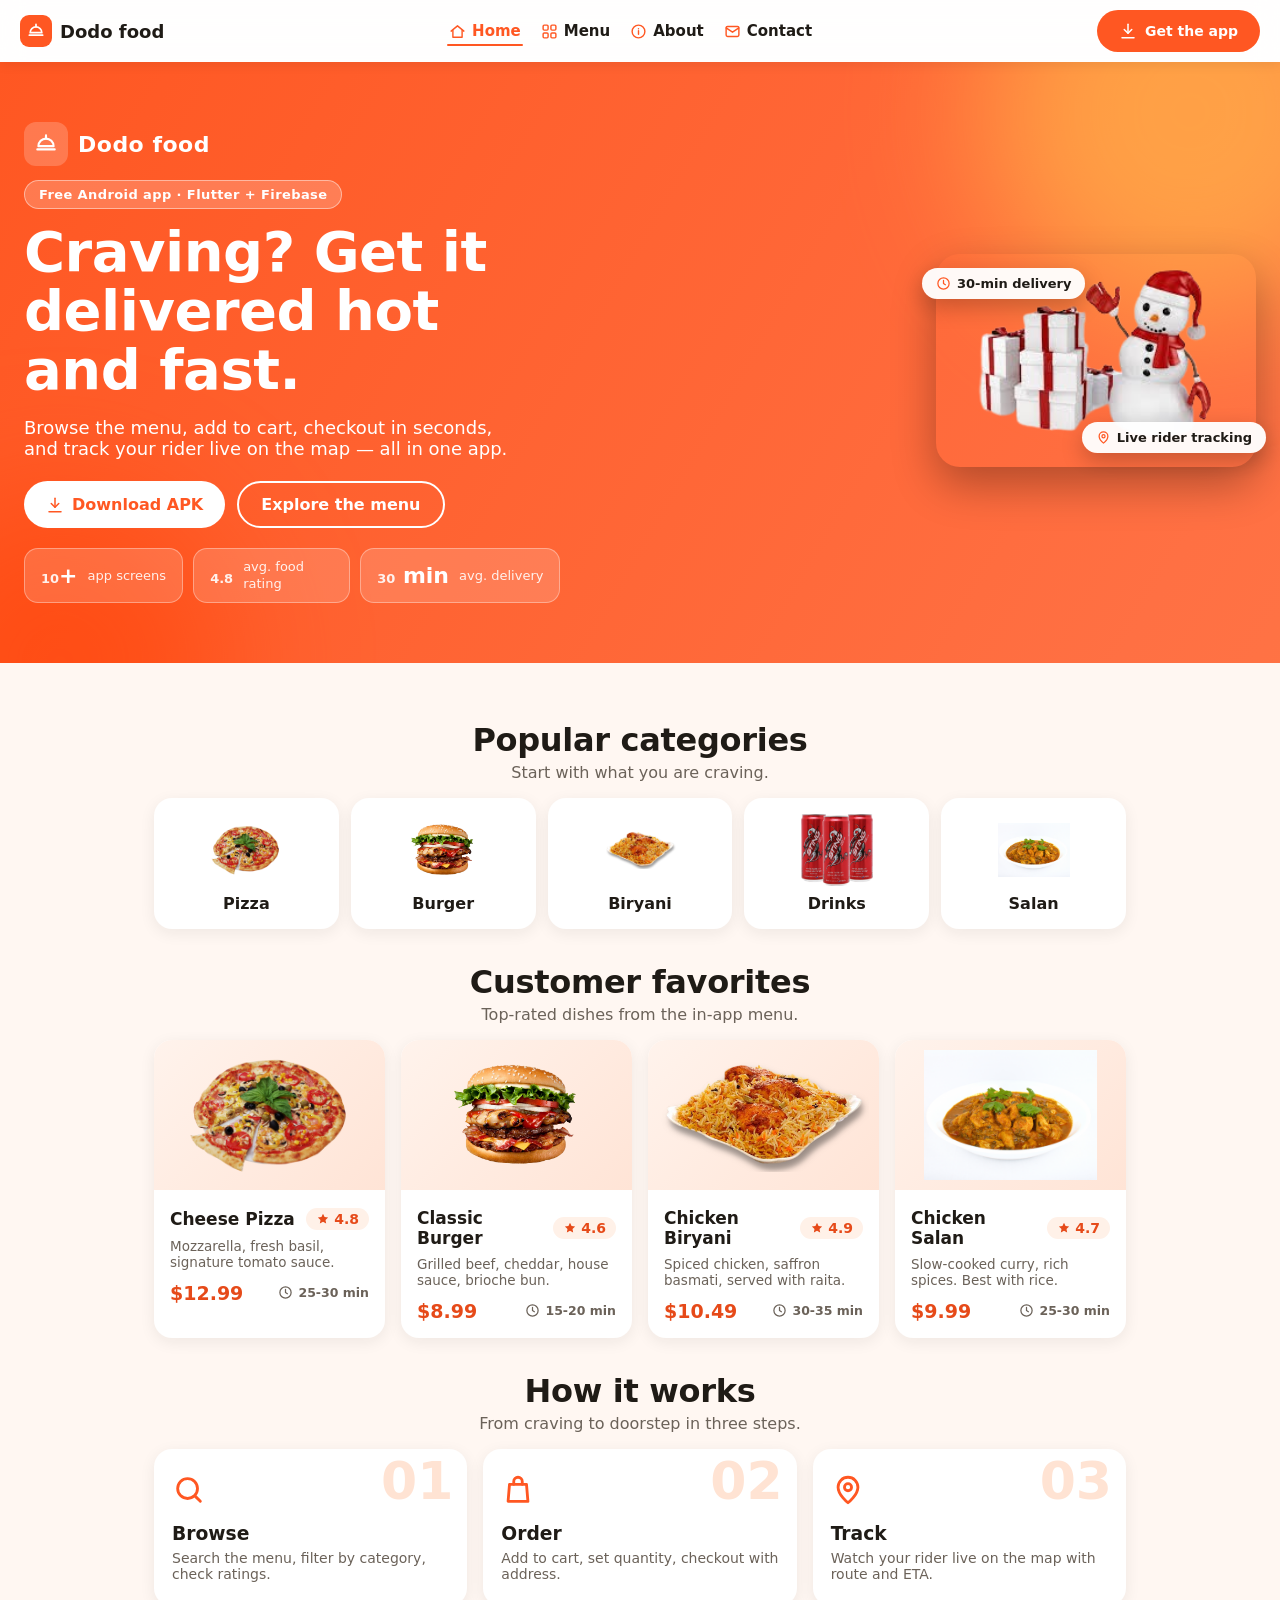
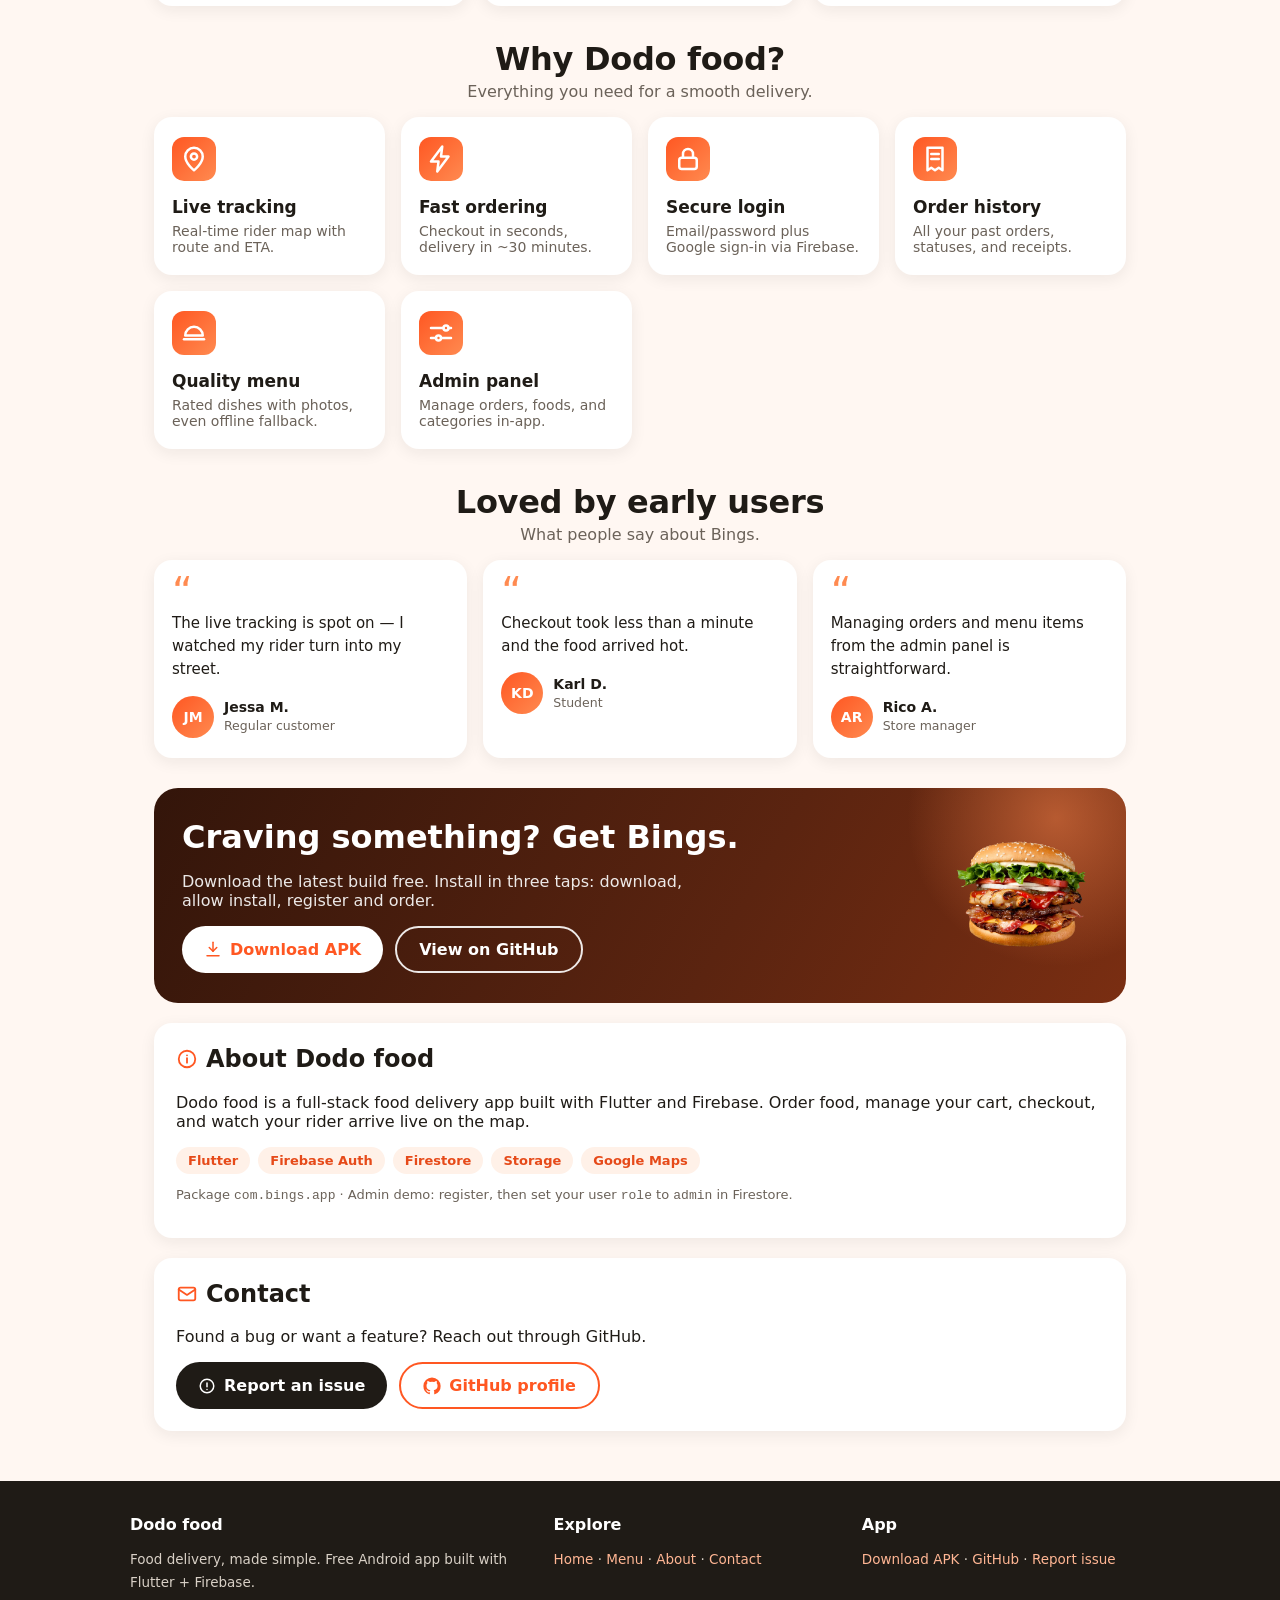
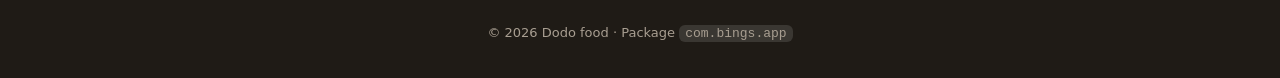
==== commit 76855edb: "Rebrand Bings to Dodo food + animated splash (Dodo food By Merjdev) + landing rename" ====
--- a/landing/index.html
+++ b/landing/index.html
@@ -3,15 +3,15 @@
 <head>
 <meta charset="UTF-8">
 <meta name="viewport" content="width=device-width, initial-scale=1.0">
-<meta name="description" content="Bings - Food Delivery App for Android. Browse foods, cart, checkout, live rider tracking. Download the APK.">
+<meta name="description" content="Dodo food - Food Delivery App for Android. Browse foods, cart, checkout, live rider tracking. Download the APK.">
 <meta name="theme-color" content="#ff5722">
-<title>Bings — Food Delivery App</title>
+<title>Dodo food — Food Delivery App</title>
 <link rel="stylesheet" href="style.css">
 <script src="script.js" defer></script>
 </head>
 <body>
 <nav class="topnav">
-  <a class="nav-brand" href="#home"><span class="logo sm" aria-hidden="true"><svg viewBox="0 0 24 24" fill="none" stroke="currentColor" stroke-width="2" stroke-linecap="round" stroke-linejoin="round"><path d="M4 17h16"/><path d="M12 7a7 7 0 0 1 7 7H5a7 7 0 0 1 7-7Z"/><path d="M12 7V5"/><circle cx="12" cy="4" r="1" fill="currentColor" stroke="none"/></svg></span>Bings</a>
+  <a class="nav-brand" href="#home"><span class="logo sm" aria-hidden="true"><svg viewBox="0 0 24 24" fill="none" stroke="currentColor" stroke-width="2" stroke-linecap="round" stroke-linejoin="round"><path d="M4 17h16"/><path d="M12 7a7 7 0 0 1 7 7H5a7 7 0 0 1 7-7Z"/><path d="M12 7V5"/><circle cx="12" cy="4" r="1" fill="currentColor" stroke="none"/></svg></span>Dodo food</a>
   <div class="nav-links">
     <a href="#home" class="active"><svg viewBox="0 0 24 24" fill="none" stroke="currentColor" stroke-width="2" stroke-linecap="round" stroke-linejoin="round" aria-hidden="true"><path d="M3 11.5 12 4l9 7.5"/><path d="M5.5 10.5V20h13v-9.5"/></svg>Home</a>
     <a href="#menu"><svg viewBox="0 0 24 24" fill="none" stroke="currentColor" stroke-width="2" stroke-linecap="round" stroke-linejoin="round" aria-hidden="true"><rect x="3" y="3" width="7" height="7" rx="1.5"/><rect x="14" y="3" width="7" height="7" rx="1.5"/><rect x="3" y="14" width="7" height="7" rx="1.5"/><rect x="14" y="14" width="7" height="7" rx="1.5"/></svg>Menu</a>
@@ -25,7 +25,7 @@
   <div class="hero-inner">
     <div class="brand">
       <span class="logo" aria-hidden="true"><svg viewBox="0 0 24 24" fill="none" stroke="currentColor" stroke-width="2" stroke-linecap="round" stroke-linejoin="round"><path d="M4 17h16"/><path d="M12 7a7 7 0 0 1 7 7H5a7 7 0 0 1 7-7Z"/><path d="M12 7V5"/><circle cx="12" cy="4" r="1" fill="currentColor" stroke="none"/></svg></span>
-      <span class="brand-name">Bings</span>
+      <span class="brand-name">Dodo food</span>
     </div>
     <span class="pill">Free Android app · Flutter + Firebase</span>
     <h1>Craving? Get it delivered hot and fast.</h1>
@@ -41,7 +41,7 @@
     </div>
   </div>
   <div class="hero-art">
-    <img src="assets/cover-image.png" alt="Bings food delivery">
+    <img src="assets/cover-image.png" alt="Dodo food food delivery">
     <span class="chip chip-a"><svg viewBox="0 0 24 24" fill="none" stroke="currentColor" stroke-width="2" stroke-linecap="round" stroke-linejoin="round" aria-hidden="true"><circle cx="12" cy="12" r="9"/><path d="M12 7v5l3 2"/></svg>30-min delivery</span>
     <span class="chip chip-b"><svg viewBox="0 0 24 24" fill="none" stroke="currentColor" stroke-width="2" stroke-linecap="round" stroke-linejoin="round" aria-hidden="true"><path d="M12 21s-7-5.5-7-11a7 7 0 0 1 14 0c0 5.5-7 11-7 11Z"/><circle cx="12" cy="10" r="2.5"/></svg>Live rider tracking</span>
   </div>
@@ -118,7 +118,7 @@
     </div>
   </section>
 
-  <h2 class="section-title reveal">Why Bings?</h2>
+  <h2 class="section-title reveal">Why Dodo food?</h2>
   <p class="section-sub reveal" style="--d:.05s">Everything you need for a smooth delivery.</p>
   <section class="features" id="features">
     <div class="feature reveal" style="--d:.05s">
@@ -173,12 +173,12 @@
         <a class="btn ghost-dark" href="https://github.com/merjohnpagente/Delivery-App">View on GitHub</a>
       </div>
     </div>
-    <img src="assets/burger.png" alt="Bings burger">
+    <img src="assets/burger.png" alt="Dodo food burger">
   </section>
 
   <section class="panel reveal" id="about">
-    <h2><svg viewBox="0 0 24 24" fill="none" stroke="currentColor" stroke-width="2" stroke-linecap="round" stroke-linejoin="round" aria-hidden="true"><circle cx="12" cy="12" r="9"/><path d="M12 11v5"/><circle cx="12" cy="8" r="1" fill="currentColor" stroke="none"/></svg>About Bings</h2>
-    <p>Bings is a full-stack food delivery app built with Flutter and Firebase. Order food, manage your cart, checkout, and watch your rider arrive live on the map.</p>
+    <h2><svg viewBox="0 0 24 24" fill="none" stroke="currentColor" stroke-width="2" stroke-linecap="round" stroke-linejoin="round" aria-hidden="true"><circle cx="12" cy="12" r="9"/><path d="M12 11v5"/><circle cx="12" cy="8" r="1" fill="currentColor" stroke="none"/></svg>About Dodo food</h2>
+    <p>Dodo food is a full-stack food delivery app built with Flutter and Firebase. Order food, manage your cart, checkout, and watch your rider arrive live on the map.</p>
     <div class="chips">
       <span>Flutter</span><span>Firebase Auth</span><span>Firestore</span><span>Storage</span><span>Google Maps</span>
     </div>
@@ -198,7 +198,7 @@
 <footer>
   <div class="foot-grid">
     <div>
-      <strong>Bings</strong>
+      <strong>Dodo food</strong>
       <p>Food delivery, made simple. Free Android app built with Flutter + Firebase.</p>
     </div>
     <div>
@@ -210,7 +210,7 @@
       <p><a href="https://github.com/merjohnpagente/Delivery-App/releases/download/latest/bings-app.apk">Download APK</a> · <a href="https://github.com/merjohnpagente/Delivery-App">GitHub</a> · <a href="https://github.com/merjohnpagente/Delivery-App/issues">Report issue</a></p>
     </div>
   </div>
-  <p class="tiny">© <span id="year">2026</span> Bings · Package <code>com.bings.app</code></p>
+  <p class="tiny">© <span id="year">2026</span> Dodo food · Package <code>com.bings.app</code></p>
 </footer>
 </body>
 </html>
